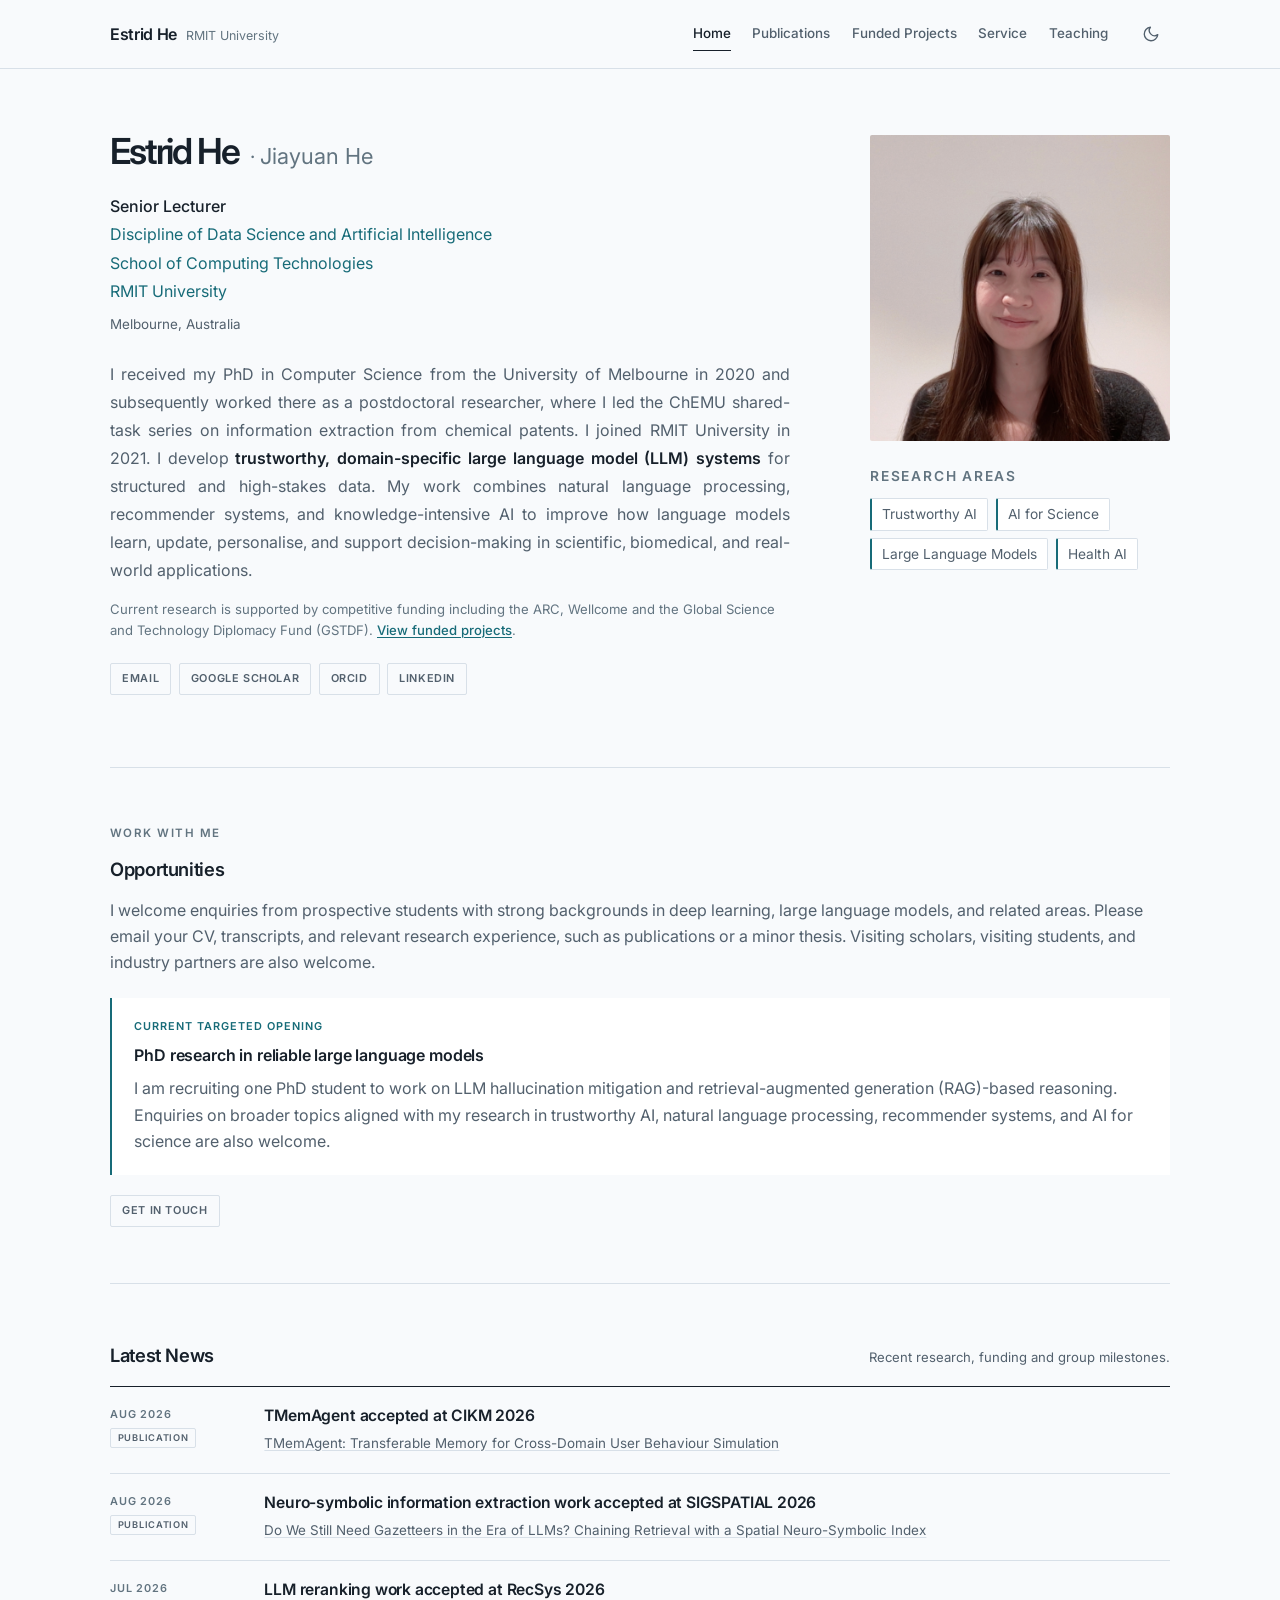
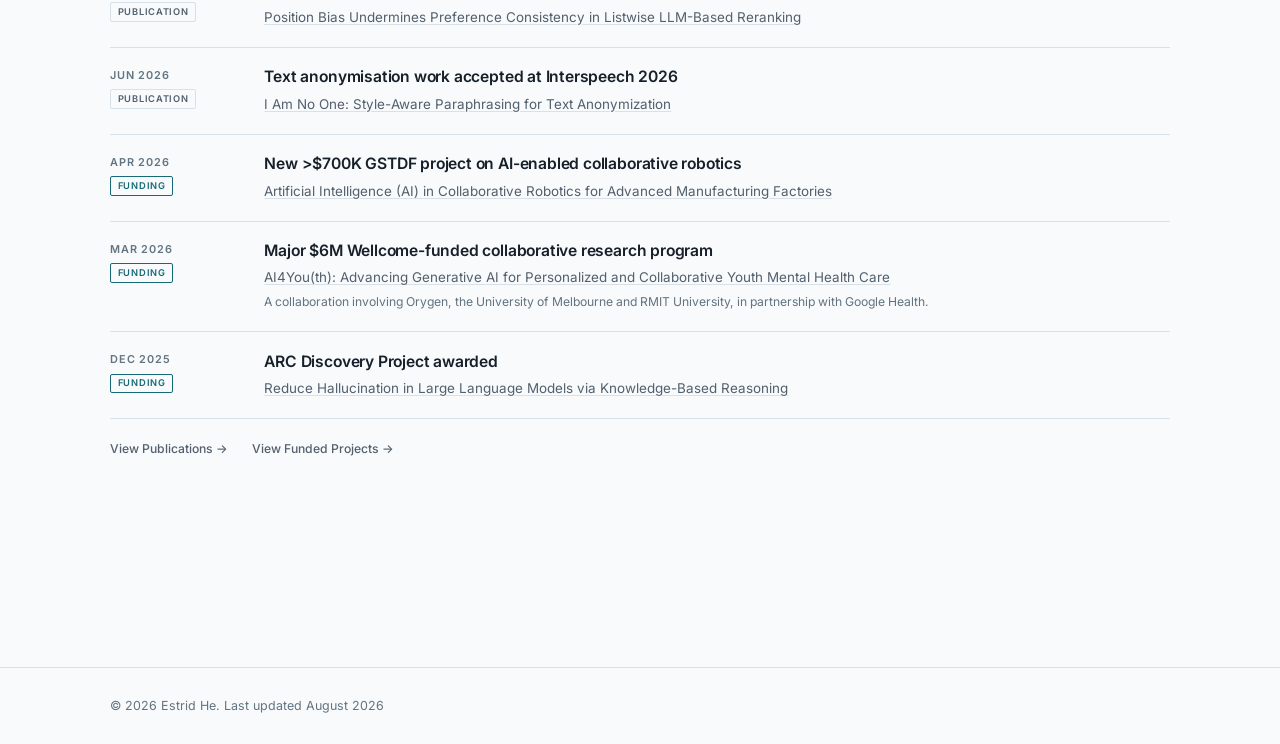
==== index.html @ 1bb036fa "Update profile image reference" ====
<!doctype html>
<html lang="en">
<head>
  <meta charset="utf-8">
  <meta name="viewport" content="width=device-width, initial-scale=1">
  <title>Estrid He | Trustworthy and Domain-Specific AI</title>
  <meta name="description" content="Estrid He is a Senior Lecturer at RMIT University researching trustworthy, domain-specific large language models and AI for science.">
  <link rel="stylesheet" href="styles.css">
  <link rel="icon" type="image/png" href="assets/profile_doodle.png">
</head>
<body>
  <header class="site-header">
    <div class="container header-row">
      <a class="brand" href="index.html">
        <strong>Estrid He</strong>
        <span>RMIT University</span>
      </a>

      <button class="nav-toggle" type="button" data-nav-toggle aria-label="Open navigation" aria-expanded="false"></button>

      <nav class="main-nav" data-nav aria-label="Primary navigation">
        <a href="index.html" aria-current="page">Home</a>
        <a href="publications.html">Publications</a>
        <a href="projects.html">Funded Projects</a>
        <a href="service.html">Service</a>
        <a href="teaching.html">Teaching</a>
      </nav>

      <div class="header-actions">
        <button class="theme-toggle" type="button" data-theme-toggle aria-label="Toggle theme"></button>
      </div>
    </div>
  </header>

  <main class="home-main">
    <section class="container home-hero" aria-labelledby="home-title">
      <div class="home-identity">
        <div class="home-name-block">
          <h1 id="home-title">
            <span class="primary-name">Estrid He</span>
            <span class="alternate-name">· <span class="alternate-name-text">Jiayuan He</span></span>
          </h1>
        </div>

        <div class="home-position">
          <p class="home-role">Senior Lecturer</p>
          <a href="https://www.rmit.edu.au/about/schools-colleges/computing-technologies/research/data-science-artificial-intelligence">Discipline of Data Science and Artificial Intelligence</a>
          <a href="https://www.rmit.edu.au/about/schools-colleges/computing-technologies">School of Computing Technologies</a>
          <a href="https://www.rmit.edu.au/">RMIT University</a>
          <p class="home-location">Melbourne, Australia</p>
        </div>

        <div class="home-research">
          <p>I received my PhD in Computer Science from the University of Melbourne in 2020 and subsequently worked there as a postdoctoral researcher, where I led the ChEMU shared-task series on information extraction from chemical patents. I joined RMIT University in 2021. I develop <strong>trustworthy, domain-specific large language model (LLM) systems</strong> for structured and high-stakes data. My work combines natural language processing, recommender systems, and knowledge-intensive AI to improve how language models learn, update, personalise, and support decision-making in scientific, biomedical, and real-world applications.</p>
          <p class="home-funding-note">Current research is supported by competitive funding including the ARC, Wellcome and the Global Science and Technology Diplomacy Fund (GSTDF). <a href="projects.html">View funded projects</a>.</p>
        </div>

        <div class="profile-actions" aria-label="Professional profiles and contact">
          <a class="profile-action" href="mailto:estrid.he@rmit.edu.au">Email</a>
          <a class="profile-action" href="https://scholar.google.com/citations?user=Lwso-psAAAAJ&amp;hl=en" target="_blank" rel="noopener noreferrer">Google Scholar</a>
          <a class="profile-action" href="https://orcid.org/0000-0002-8994-9532" target="_blank" rel="noopener noreferrer">ORCID</a>
          <a class="profile-action" href="https://www.linkedin.com/in/estrid-he-808565130/" target="_blank" rel="noopener noreferrer">LinkedIn</a>
        </div>
      </div>

      <aside class="home-profile" aria-label="Portrait and research areas">
        <img src="assets/profile_2026.jpg" alt="Portrait of Estrid He" class="home-photo" sizes="(max-width: 760px) 52vw, 24vw">
        <div class="home-themes">
          <p class="mini-label">Research areas</p>
          <ul>
            <li>Trustworthy AI</li>
            <li>AI for Science</li>
            <li>Large Language Models</li>
            <li>Health AI</li>
          </ul>
        </div>
      </aside>
    </section>

    <section class="container home-opportunities" aria-labelledby="opportunities-title">
      <p class="mini-label">Work with me</p>
      <h2 id="opportunities-title">Opportunities</h2>
      <p>I welcome enquiries from prospective students with strong backgrounds in deep learning, large language models, and related areas. Please email your CV, transcripts, and relevant research experience, such as publications or a minor thesis. Visiting scholars, visiting students, and industry partners are also welcome.</p>
      <div class="opportunity-opening">
        <p class="opening-label">Current targeted opening</p>
        <h3>PhD research in reliable large language models</h3>
        <p>I am recruiting one PhD student to work on LLM hallucination mitigation and retrieval-augmented generation (RAG)-based reasoning. Enquiries on broader topics aligned with my research in trustworthy AI, natural language processing, recommender systems, and AI for science are also welcome.</p>
      </div>
      <a class="profile-action" href="mailto:estrid.he@rmit.edu.au">Get in touch</a>
    </section>

    <section class="container home-news" aria-labelledby="latest-news-title">
      <header class="news-heading">
        <h2 id="latest-news-title">Latest News</h2>
        <p>Recent research, funding and group milestones.</p>
      </header>

      <div class="news-list">
        <article class="news-item">
          <div class="news-meta">
            <time datetime="2026-08">Aug 2026</time>
            <span class="news-category">Publication</span>
          </div>
          <div class="news-content">
            <h3>TMemAgent accepted at CIKM 2026</h3>
            <p><a href="publications.html">TMemAgent: Transferable Memory for Cross-Domain User Behaviour Simulation</a></p>
          </div>
        </article>

        <article class="news-item">
          <div class="news-meta">
            <time datetime="2026-08">Aug 2026</time>
            <span class="news-category">Publication</span>
          </div>
          <div class="news-content">
            <h3>Neuro-symbolic information extraction work accepted at SIGSPATIAL 2026</h3>
            <p><a href="publications.html">Do We Still Need Gazetteers in the Era of LLMs? Chaining Retrieval with a Spatial Neuro-Symbolic Index</a></p>
          </div>
        </article>

        <article class="news-item">
          <div class="news-meta">
            <time datetime="2026-07">Jul 2026</time>
            <span class="news-category">Publication</span>
          </div>
          <div class="news-content">
            <h3>LLM reranking work accepted at RecSys 2026</h3>
            <p><a href="https://scholar.google.com/citations?view_op=view_citation&amp;hl=en&amp;user=Lwso-psAAAAJ&amp;sortby=pubdate&amp;citation_for_view=Lwso-psAAAAJ:eflP2zaiRacC" target="_blank" rel="noopener noreferrer">Position Bias Undermines Preference Consistency in Listwise LLM-Based Reranking</a></p>
          </div>
        </article>

        <article class="news-item">
          <div class="news-meta">
            <time datetime="2026-06">Jun 2026</time>
            <span class="news-category">Publication</span>
          </div>
          <div class="news-content">
            <h3>Text anonymisation work accepted at Interspeech 2026</h3>
            <p><a href="publications.html">I Am No One: Style-Aware Paraphrasing for Text Anonymization</a></p>
          </div>
        </article>

        <article class="news-item news-item-funding">
          <div class="news-meta">
            <time datetime="2026-04">Apr 2026</time>
            <span class="news-category">Funding</span>
          </div>
          <div class="news-content">
            <h3>New &gt;$700K GSTDF project on AI-enabled collaborative robotics</h3>
            <p><a href="projects.html#gstdf-collaborative-robotics">Artificial Intelligence (AI) in Collaborative Robotics for Advanced Manufacturing Factories</a></p>
          </div>
        </article>

        <article class="news-item news-item-funding">
          <div class="news-meta">
            <time datetime="2026-03">Mar 2026</time>
            <span class="news-category">Funding</span>
          </div>
          <div class="news-content">
            <h3>Major $6M Wellcome-funded collaborative research program</h3>
            <p><a href="projects.html#ai4youth">AI4You(th): Advancing Generative AI for Personalized and Collaborative Youth Mental Health Care</a></p>
            <p class="news-supporting">A collaboration involving Orygen, the University of Melbourne and RMIT University, in partnership with Google Health.</p>
          </div>
        </article>

        <article class="news-item news-item-funding">
          <div class="news-meta">
            <time datetime="2025-12">Dec 2025</time>
            <span class="news-category">Funding</span>
          </div>
          <div class="news-content">
            <h3>ARC Discovery Project awarded</h3>
            <p><a href="projects.html#arc-hallucination">Reduce Hallucination in Large Language Models via Knowledge-Based Reasoning</a></p>
          </div>
        </article>
      </div>

      <nav class="news-actions" aria-label="Explore research outputs">
        <a href="publications.html">View Publications <span aria-hidden="true">→</span></a>
        <a href="projects.html">View Funded Projects <span aria-hidden="true">→</span></a>
      </nav>
    </section>

  </main>

  <div id="footer-placeholder"></div>
  <script src="shared.js"></script>
  <script src="script.js"></script>
</body>
</html>
---- styles.css ----
@import url('https://fonts.googleapis.com/css2?family=Inter:wght@400;500;600&family=Source+Serif+4:opsz,wght@8..60,500;8..60,600&display=swap');

:root {
  --bg: #f8fafc;
  --surface: #ffffff;
  --text: #17202a;
  --muted: #52606d;
  --faint: #627480;
  --line: #d8e0e8;
  --accent: #176b78;
  --accent-soft: #eaf6f7;
  --max-width: 1060px;
  --content-width: var(--max-width);
  --sans: "Inter", -apple-system, BlinkMacSystemFont, "Segoe UI", sans-serif;
  --serif: "Source Serif 4", Georgia, "Times New Roman", serif;
}

html[data-theme="dark"] {
  --bg: #0f1419;
  --surface: #151c22;
  --text: #f1f5f7;
  --muted: #aebbc4;
  --faint: #7f919d;
  --line: #2d3a43;
  --accent: #66c2c8;
  --accent-soft: #162b30;
}

* { box-sizing: border-box; }

html {
  scroll-behavior: smooth;
  color-scheme: light;
}

html[data-theme="dark"] { color-scheme: dark; }

body {
  margin: 0;
  background: var(--bg);
  color: var(--text);
  font-family: var(--sans);
  font-size: 16px;
  line-height: 1.65;
  -webkit-font-smoothing: antialiased;
}

a {
  color: var(--accent);
  text-decoration-thickness: 1px;
  text-underline-offset: 0.18em;
}

a:hover { text-decoration: underline; }

a:focus-visible,
button:focus-visible,
select:focus-visible {
  outline: 2px solid var(--accent);
  outline-offset: 3px;
}

img { display: block; max-width: 100%; }

h1, h2, h3, p { overflow-wrap: break-word; }

.container {
  width: min(calc(100% - 3rem), var(--max-width));
  margin-inline: auto;
}

.site-header {
  position: sticky;
  top: 0;
  z-index: 30;
  background: color-mix(in srgb, var(--bg) 92%, transparent);
  backdrop-filter: blur(14px);
  border-bottom: 1px solid var(--line);
}

.header-row {
  min-height: 68px;
  display: flex;
  align-items: center;
  gap: 1.5rem;
}

.brand {
  display: flex;
  align-items: baseline;
  gap: 0.55rem;
  margin-right: auto;
  color: var(--text);
  text-decoration: none;
  white-space: nowrap;
}

.brand:hover { text-decoration: none; }
.brand strong {
  font-family: var(--sans);
  font-size: 1rem;
  font-weight: 600;
  letter-spacing: -0.02em;
}
.brand span { color: var(--faint); font-size: 0.78rem; }

.main-nav {
  display: flex;
  align-items: center;
  gap: 1.35rem;
}

.main-nav a {
  padding: 0.35rem 0;
  border-bottom: 1px solid transparent;
  color: var(--muted);
  font-size: 0.84rem;
  font-weight: 500;
  text-decoration: none;
}

.main-nav a:hover,
.main-nav a[aria-current="page"] {
  border-color: var(--text);
  color: var(--text);
}

.header-actions { display: flex; align-items: center; }

.theme-toggle,
.nav-toggle {
  display: inline-flex;
  align-items: center;
  justify-content: center;
  width: 38px;
  height: 38px;
  padding: 0;
  border: 0;
  border-radius: 50%;
  background: transparent;
  color: var(--muted);
  cursor: pointer;
}

.theme-toggle:hover,
.nav-toggle:hover { background: var(--accent-soft); color: var(--text); }
.nav-toggle { display: none; }
.nav-toggle svg, .theme-toggle svg, .meta-line svg { width: 18px; height: 18px; stroke: currentColor; }

.page-shell { padding: 4.5rem 0 5rem; }

.page-header,
.section-header {
  display: flex;
  align-items: end;
  justify-content: space-between;
  gap: 2rem;
  margin-bottom: 3.5rem;
  padding-bottom: 2rem;
  border-bottom: 1px solid var(--line);
}

.page-title { max-width: 720px; }

.eyebrow,
.mini-label {
  margin: 0 0 0.65rem;
  color: var(--faint);
  font-size: 0.72rem;
  font-weight: 600;
  letter-spacing: 0.13em;
  text-transform: uppercase;
}

.page-title h1,
.hero h1,
.section-heading h2 {
  margin: 0;
  font-family: var(--serif);
  font-weight: 600;
  letter-spacing: -0.025em;
  line-height: 1.08;
}

.page-title h1 { font-size: clamp(1.7rem, 2.5vw, 2.1rem); }
.page-title .lead { margin: 1rem 0 0; max-width: 66ch; color: var(--muted); }

.button {
  display: inline-flex;
  align-items: center;
  justify-content: center;
  min-height: 42px;
  padding: 0.65rem 1rem;
  border: 1px solid var(--text);
  border-radius: 2px;
  background: var(--text);
  color: var(--bg);
  font-size: 0.82rem;
  font-weight: 600;
  text-decoration: none;
  white-space: nowrap;
}

.button.secondary { border-color: var(--line); background: transparent; color: var(--text); }
.button:hover { text-decoration: none; opacity: 0.78; }

/* Homepage */
.hero {
  display: grid;
  grid-template-columns: minmax(0, 1.45fr) minmax(250px, 0.55fr);
  gap: clamp(3rem, 8vw, 6rem);
  padding: 5.5rem 0 4rem;
}

.hero-copy { display: flex; flex-direction: column; justify-content: center; gap: 1rem; }
.hero h1 { font-size: clamp(3.4rem, 7vw, 5.8rem); }

.aka-inline {
  display: inline;
  margin-left: 0.45rem;
  color: var(--faint);
  font-family: var(--sans);
  font-size: 0.22em;
  font-weight: 400;
  letter-spacing: 0;
}

.hero .subtitle { margin: 0.4rem 0 0; color: var(--text); font-size: 1.05rem; }
.affiliation-links a { display: block; margin-top: 0.2rem; text-decoration: none; }
.hero p.lead { margin: 0.4rem 0 0; color: var(--muted); max-width: 68ch; }

.meta-line {
  display: flex;
  align-items: center;
  gap: 0.55rem;
  margin-top: 0.28rem;
  color: var(--muted);
  font-size: 0.88rem;
}

.meta-line a { text-decoration: none; }

.panel, .card, .list-card, .timeline-item, .callout { background: transparent; }
.profile-panel { padding: 0; }
.profile-head { display: flex; flex-direction: column; gap: 1rem; }
.photo-frame { width: 100%; margin: 0; }
.profile-photo { width: 100%; border-radius: 2px; filter: saturate(0.98); }

.tag-list, .timeline-tags, .item-tags {
  display: flex;
  flex-wrap: wrap;
  gap: 0.4rem 0.8rem;
}

.tag {
  color: var(--muted);
  font-size: 0.78rem;
}

/* Homepage overview */
.home-main {
  padding-bottom: 5rem;
}

.home-hero {
  display: grid;
  grid-template-columns: minmax(0, 1fr) clamp(190px, 24vw, 300px);
  align-items: start;
  gap: clamp(2.5rem, 6vw, 5rem);
  padding: 4rem 0 4.5rem;
}

.home-identity {
  display: flex;
  flex-direction: column;
  gap: 1.4rem;
}

.home-name-block h1 {
  display: flex;
  flex-wrap: wrap;
  align-items: baseline;
  gap: 0.35rem 0.7rem;
  margin: 0;
  font-family: var(--sans);
  font-size: clamp(1.9rem, 2.8vw, 2.4rem);
  font-weight: 600;
  letter-spacing: -0.06em;
  line-height: 1.05;
}

.alternate-name {
  color: var(--faint);
  font-size: clamp(1.05rem, 1.7vw, 1.25rem);
  font-weight: 400;
  letter-spacing: 0;
  white-space: nowrap;
}

.alternate-name-text { font-size: 1.1em; }

.home-position {
  display: flex;
  flex-direction: column;
  align-items: flex-start;
  gap: 0.12rem;
}

.home-position p { margin: 0; }
.home-role { color: var(--text); font-size: 1rem; font-weight: 500; }
.home-position a { text-decoration: none; }
.home-location { padding-top: 0.45rem; color: var(--muted); font-size: 0.84rem; }

.home-research {
  max-width: 68ch;
  padding-top: 0.15rem;
}

.home-research p {
  margin: 0;
  color: var(--muted);
  font-size: 1rem;
  line-height: 1.75;
  text-align: justify;
  text-justify: inter-word;
  hyphens: auto;
}

.home-research strong { color: var(--text); font-weight: 600; }

.home-research .home-funding-note {
  margin-top: 0.9rem;
  color: var(--faint);
  font-size: 0.82rem;
  line-height: 1.6;
  text-align: left;
}

.home-funding-note a { font-weight: 500; }

.profile-actions {
  display: flex;
  flex-wrap: wrap;
  gap: 0.45rem;
}

.profile-action {
  display: inline-flex;
  align-items: center;
  justify-content: center;
  min-height: 32px;
  padding: 0.35rem 0.7rem;
  border: 1px solid var(--line);
  border-radius: 2px;
  color: var(--muted);
  font-size: 0.68rem;
  font-weight: 600;
  letter-spacing: 0.055em;
  text-decoration: none;
  text-transform: uppercase;
}

.profile-action:hover {
  border-color: var(--text);
  color: var(--text);
  text-decoration: none;
}

.home-profile {
  width: clamp(190px, 24vw, 300px);
  max-width: 100%;
  padding-top: 0.15rem;
  justify-self: end;
}

.home-photo {
  width: 100%;
  height: auto;
  aspect-ratio: 1 / 1.02;
  border-radius: 2px;
  object-fit: cover;
  filter: saturate(0.98);
}
.home-themes { margin-top: 1.5rem; }

.home-themes .mini-label { font-size: 0.86rem; }

.home-themes ul {
  display: flex;
  flex-wrap: wrap;
  gap: 0.45rem;
  margin: 0;
  padding: 0;
  list-style: none;
}

.home-themes li {
  padding: 0.36rem 0.64rem;
  border: 1px solid var(--line);
  border-left: 2px solid var(--accent);
  border-radius: 2px;
  background: var(--surface);
  color: var(--muted);
  font-size: 0.86rem;
  line-height: 1.35;
}

.home-opportunities h2,
.news-heading h2 {
  margin: 0;
  font-family: var(--sans);
  font-size: 1.15rem;
  font-weight: 600;
  letter-spacing: -0.02em;
}

.home-opportunities {
  padding: 3.5rem 0;
  border-top: 1px solid var(--line);
}

.home-opportunities > p:not(.mini-label) {
  margin: 0.8rem 0 1.1rem;
  color: var(--muted);
}

.opportunity-opening {
  margin: 1.4rem 0 1.25rem;
  padding: 1.25rem 1.4rem;
  border-left: 2px solid var(--accent);
  background: var(--surface);
}

.opening-label {
  margin: 0 0 0.35rem;
  color: var(--accent);
  font-size: 0.68rem;
  font-weight: 600;
  letter-spacing: 0.09em;
  text-transform: uppercase;
}

.opportunity-opening h3 {
  margin: 0;
  font-family: var(--sans);
  font-size: 1rem;
  font-weight: 600;
  letter-spacing: -0.01em;
}

.opportunity-opening > p:last-child {
  margin: 0.45rem 0 0;
  color: var(--muted);
  line-height: 1.65;
}

.home-news {
  padding: 3.5rem 0 4rem;
  border-top: 1px solid var(--line);
}

.news-heading {
  display: flex;
  align-items: baseline;
  justify-content: space-between;
  gap: 1.5rem;
  padding-bottom: 1rem;
  border-bottom: 1px solid var(--text);
}

.news-heading p {
  margin: 0;
  color: var(--muted);
  font-size: 0.82rem;
}

.news-item {
  display: grid;
  grid-template-columns: 116px minmax(0, 1fr);
  gap: clamp(1.25rem, 3vw, 2.5rem);
  padding: 1.15rem 0 1.2rem;
  border-bottom: 1px solid var(--line);
}

.news-meta {
  display: flex;
  flex-direction: column;
  align-items: flex-start;
  gap: 0.45rem;
  padding-top: 0.12rem;
}

.news-meta time {
  color: var(--faint);
  font-size: 0.68rem;
  font-weight: 600;
  letter-spacing: 0.08em;
  line-height: 1.3;
  text-transform: uppercase;
}

.news-category {
  display: inline-flex;
  padding: 0.16rem 0.42rem;
  border: 1px solid var(--line);
  border-radius: 2px;
  color: var(--muted);
  font-size: 0.58rem;
  font-weight: 600;
  letter-spacing: 0.075em;
  line-height: 1.35;
  text-transform: uppercase;
}

.news-item-funding .news-category {
  border-color: var(--accent);
  color: var(--accent);
}

.news-content { min-width: 0; }

.news-content h3 {
  margin: 0;
  font-family: var(--sans);
  font-size: 0.98rem;
  font-weight: 600;
  letter-spacing: -0.012em;
  line-height: 1.45;
}

.news-content p {
  margin: 0.3rem 0 0;
  color: var(--muted);
  font-size: 0.84rem;
  line-height: 1.55;
}

.news-content p a {
  color: inherit;
  text-decoration-color: var(--line);
  text-underline-offset: 0.18em;
}

.news-content p a:hover { color: var(--accent); }

.news-content .news-supporting {
  color: var(--faint);
  font-size: 0.76rem;
}

.news-actions {
  display: flex;
  flex-wrap: wrap;
  gap: 0.75rem 1.5rem;
  padding-top: 1.25rem;
}

.news-actions a {
  color: var(--muted);
  font-size: 0.76rem;
  font-weight: 500;
  text-decoration: none;
}

.news-actions a:hover { color: var(--accent); }

.project-item[id] { scroll-margin-top: 6rem; }

/* Publications */
.publications-header .page-title { max-width: 730px; }
.publications-header {
  padding-bottom: 0;
  border-bottom: 0;
}
.publications-header h1 {
  font-family: var(--sans);
  font-size: clamp(1.7rem, 2.5vw, 2.1rem);
  font-weight: 600;
  letter-spacing: -0.035em;
}
.year-block { max-width: var(--content-width); }

/* Service */
.service-header {
  padding-bottom: 0;
  border-bottom: 0;
}

.service-header h1 {
  font-family: var(--sans);
  font-size: clamp(1.7rem, 2.5vw, 2.1rem);
  font-weight: 600;
  letter-spacing: -0.035em;
}

.service-list {
  max-width: var(--content-width);
}

.service-group {
  padding: 2rem 0 2.6rem;
}

.service-group + .service-group {
  margin-top: 0.4rem;
}

.service-group h2 {
  margin: 0;
  padding-bottom: 0.8rem;
  border-bottom: 1px solid var(--text);
  font-family: var(--sans);
  font-size: 0.76rem;
  font-weight: 600;
  letter-spacing: 0.1em;
  text-transform: uppercase;
}

.service-row {
  display: grid;
  grid-template-columns: minmax(180px, 0.65fr) minmax(0, 1.7fr) 90px;
  gap: 1.5rem;
  align-items: baseline;
  padding: 0.9rem 0;
  border-bottom: 1px solid var(--line);
  font-size: 0.9rem;
}

.service-row p { margin: 0; }
.service-role { color: var(--text); font-weight: 500; }
.service-venue { color: var(--muted); }
.service-year { color: var(--faint); font-size: 0.78rem; text-align: right; white-space: nowrap; }

/* Teaching */
.teaching-header {
  padding-bottom: 0;
  border-bottom: 0;
}

.teaching-header h1 {
  font-family: var(--sans);
  font-size: clamp(1.7rem, 2.5vw, 2.1rem);
  font-weight: 600;
  letter-spacing: -0.035em;
}

.teaching-list {
  max-width: var(--content-width);
  border-top: 1px solid var(--text);
}

.teaching-year {
  display: grid;
  grid-template-columns: 90px minmax(0, 1fr);
  gap: 2rem;
  padding: 1.6rem 0;
  border-bottom: 1px solid var(--line);
}

.teaching-year h2 {
  margin: 0;
  font-family: var(--sans);
  font-size: 1rem;
  font-weight: 600;
}

.teaching-year ul {
  display: grid;
  gap: 0.65rem;
  margin: 0;
  padding-left: 1.15rem;
}

.teaching-year li {
  padding-left: 0.15rem;
  color: var(--text);
}

.teaching-term {
  display: inline-block;
  width: 8rem;
  color: var(--faint);
  font-size: 0.82rem;
}

.teaching-course { font-weight: 500; }

.teaching-role {
  color: var(--muted);
  font-size: 0.88rem;
}

.teaching-role::before {
  content: " · ";
  color: var(--faint);
}
.year-block + .year-block { margin-top: 3.75rem; }

.year-block h2 {
  margin: 0 0 0.5rem;
  padding-bottom: 0.65rem;
  border-bottom: 1px solid var(--text);
  font-family: var(--serif);
  font-size: 1.45rem;
  font-weight: 600;
}

.year-block .stack { display: block; }

.pub-item {
  padding: 1.15rem 0 1.25rem;
  border-bottom: 1px solid var(--line);
}

.pub-item h3 {
  margin: 0 0 0.3rem;
  font-family: var(--sans);
  font-size: 1.02rem;
  font-weight: 600;
  letter-spacing: -0.012em;
  line-height: 1.45;
}

.pub-meta,
.pub-venue,
.small-muted {
  margin: 0.1rem 0 0;
  color: var(--muted);
  font-size: 0.86rem;
  line-height: 1.5;
}

.pub-venue { color: var(--text); font-style: normal; }
.pub-item > .tag { display: none; }
.inline-actions { display: flex; gap: 0.8rem; margin-top: 0.35rem; }
.inline-actions a { font-size: 0.8rem; font-weight: 600; text-decoration: none; }

.publication-actions {
  display: flex;
  gap: 0.45rem;
  margin-top: 0.65rem;
}

.publication-action,
.bib-copy {
  display: inline-flex;
  align-items: center;
  justify-content: center;
  min-width: 52px;
  height: 30px;
  padding: 0 0.65rem;
  border: 1px solid var(--line);
  border-radius: 2px;
  background: transparent;
  color: var(--muted);
  font-family: var(--sans);
  font-size: 0.68rem;
  font-weight: 600;
  letter-spacing: 0.06em;
  text-decoration: none;
  cursor: pointer;
}

.publication-action:hover,
.publication-action[aria-expanded="true"],
.bib-copy:hover {
  border-color: var(--text);
  color: var(--text);
  text-decoration: none;
}

.bib-panel {
  margin-top: 0.7rem;
  border: 1px solid var(--line);
  background: var(--surface);
}

.bib-panel[hidden] { display: none; }

.bib-panel-toolbar {
  display: flex;
  align-items: center;
  justify-content: space-between;
  min-height: 38px;
  padding: 0.35rem 0.55rem 0.35rem 0.8rem;
  border-bottom: 1px solid var(--line);
  color: var(--faint);
  font-size: 0.7rem;
  font-weight: 600;
  letter-spacing: 0.08em;
  text-transform: uppercase;
}

.bib-copy {
  min-width: auto;
  height: 26px;
  border-color: transparent;
  letter-spacing: 0;
  text-transform: none;
}

.bib-panel pre {
  max-width: 100%;
  margin: 0;
  padding: 1rem;
  overflow-x: auto;
  color: var(--text);
  font-family: "SFMono-Regular", Consolas, "Liberation Mono", monospace;
  font-size: 0.76rem;
  line-height: 1.55;
  white-space: pre;
}

/* Projects */
.projects-header {
  margin-bottom: 2.5rem;
  padding-bottom: 0;
  border-bottom: 0;
}

.projects-header h1 {
  font-family: var(--sans);
  font-size: clamp(1.7rem, 2.5vw, 2.1rem);
  font-weight: 600;
  letter-spacing: -0.035em;
}

.projects-section {
  max-width: var(--content-width);
}

.projects-section + .projects-section {
  margin-top: 4rem;
}

.projects-section > h2 {
  margin: 0;
  padding-bottom: 0.7rem;
  border-bottom: 1px solid var(--text);
  font-family: var(--sans);
  font-size: 0.78rem;
  font-weight: 600;
  letter-spacing: 0.09em;
  text-transform: uppercase;
}

.project-item {
  padding: 1.8rem 0 2rem;
  border-bottom: 1px solid var(--line);
}

.project-item h3 {
  margin: 0 0 0.55rem;
  font-family: var(--sans);
  font-size: 1.2rem;
  font-weight: 600;
  letter-spacing: -0.018em;
  line-height: 1.42;
}

.project-short-name { color: var(--text); }

.project-meta,
.project-description,
.project-links-placeholder {
  margin: 0.2rem 0 0;
  font-size: 0.88rem;
  line-height: 1.6;
}

.project-meta { color: var(--text); font-weight: 500; }
.project-description {
  margin-top: 0.7rem;
  color: var(--muted);
  text-align: justify;
  text-justify: inter-word;
  hyphens: auto;
}

.project-themes {
  display: flex;
  flex-wrap: wrap;
  gap: 0.4rem 1rem;
  margin-top: 0.8rem;
}

.project-themes span {
  color: var(--accent);
  font-size: 0.76rem;
  font-weight: 500;
}

.project-links-placeholder {
  margin-top: 0.7rem;
  font-size: 0.76rem;
}

.project-actions {
  display: flex;
  gap: 0.45rem;
  margin-top: 0.8rem;
}

.placeholder {
  color: var(--faint);
  font-style: italic;
}

/* Supporting pages */
.grid-3, .grid-2, .project-grid, .student-grid, .timeline {
  display: grid;
  gap: 0;
}

.grid-3 { grid-template-columns: repeat(3, 1fr); gap: 2.5rem; }
.grid-2, .project-grid { grid-template-columns: repeat(2, 1fr); gap: 3rem; }
.student-grid { grid-template-columns: 1fr 1fr; gap: 4rem; }

.timeline-item,
.list-card,
.student-card {
  padding: 1.2rem 0;
  border-bottom: 1px solid var(--line);
}

.timeline-item h3, .list-card h3, .card h3 {
  margin: 0 0 0.35rem;
  font-family: var(--serif);
  font-size: 1.15rem;
  font-weight: 500;
  line-height: 1.4;
}

.timeline-item p, .list-card p { margin: 0; color: var(--muted); }
.project-scheme { color: var(--muted); font-size: 0.86rem; }
.list-clean { margin: 0; padding: 0; list-style: none; }
.list-clean li { padding: 0.7rem 0; border-bottom: 1px solid var(--line); }
.students-list { display: grid; gap: 0; }
.student-card strong { display: block; font-family: var(--serif); font-weight: 600; }

.site-footer { margin-top: 4rem; border-top: 1px solid var(--line); }
.footer-row { min-height: 76px; display: flex; align-items: center; color: var(--faint); font-size: 0.78rem; }

.sr-only {
  position: absolute;
  width: 1px;
  height: 1px;
  padding: 0;
  margin: -1px;
  overflow: hidden;
  clip: rect(0, 0, 0, 0);
  white-space: nowrap;
  border: 0;
}

@media (max-width: 1080px) {
  .main-nav { display: none; width: 100%; order: 4; flex-direction: column; align-items: stretch; gap: 0; padding: 0.5rem 0 1rem; }
  .main-nav.is-open { display: flex; }
  .main-nav a { padding: 0.6rem 0; border-bottom: 1px solid var(--line); }
  .nav-toggle { display: inline-flex; }
  .header-row { flex-wrap: wrap; padding: 0.6rem 0; }
}

@media (max-width: 760px) {
  .container { width: min(calc(100% - 2rem), var(--max-width)); }
  .brand { flex-direction: column; align-items: flex-start; gap: 0; line-height: 1.25; }
  .page-shell { padding: 3rem 0 4rem; }
  .page-header { align-items: flex-start; flex-direction: column; gap: 1.4rem; margin-bottom: 2.5rem; }
  .page-title h1 { font-size: 1.75rem; }
  .publications-header h1 { font-size: 1.7rem; }
  .projects-header h1 { font-size: 1.7rem; }
  .hero { grid-template-columns: 1fr; gap: 3rem; padding: 3.5rem 0 2rem; }
  .hero h1 { font-size: 3.4rem; }
  .home-hero {
    grid-template-columns: clamp(112px, 34vw, 150px) minmax(0, 1fr);
    grid-template-areas:
      "photo name"
      "photo position"
      "research research"
      "actions actions"
      "themes themes";
    column-gap: 1.25rem;
    row-gap: 1.25rem;
    padding: 2.25rem 0 3.5rem;
  }
  .home-identity { display: contents; }
  .home-name-block { grid-area: name; align-self: end; }
  .home-name-block h1 {
    flex-direction: column;
    align-items: flex-start;
    gap: 0.35rem;
    font-size: 1.75rem;
  }
  .alternate-name { font-size: 0.9rem; line-height: 1.35; white-space: normal; }
  .home-position { grid-area: position; align-self: start; }
  .home-research { grid-area: research; }
  .profile-actions { grid-area: actions; }
  .home-profile { display: contents; }
  .home-photo {
    grid-area: photo;
    width: 100%;
    align-self: center;
  }
  .home-themes { grid-area: themes; margin-top: 0.25rem; }
  .home-research p { text-align: left; }
  .news-heading { align-items: flex-start; flex-direction: column; gap: 0.35rem; }
  .news-item { grid-template-columns: 1fr; gap: 0.65rem; padding: 1.15rem 0 1.25rem; }
  .news-meta { flex-direction: row; align-items: center; gap: 0.65rem; padding-top: 0; }
  .profile-panel { max-width: 420px; }
  .grid-3, .grid-2, .project-grid, .student-grid { grid-template-columns: 1fr; gap: 2rem; }
  .year-block + .year-block { margin-top: 3rem; }
  .pub-item h3 { font-size: 1rem; }
  .project-item h3 { font-size: 1.08rem; }
  .project-description { text-align: left; }
  .service-row { grid-template-columns: 1fr; gap: 0.2rem; }
  .service-year { padding-top: 0.15rem; text-align: left; }
  .teaching-year { grid-template-columns: 1fr; gap: 0.85rem; }
  .teaching-term { display: block; width: auto; margin-bottom: 0.12rem; }
  .teaching-role { display: block; margin-top: 0.12rem; }
  .teaching-role::before { content: none; }
}

@media (prefers-reduced-motion: reduce) {
  html { scroll-behavior: auto; }
}
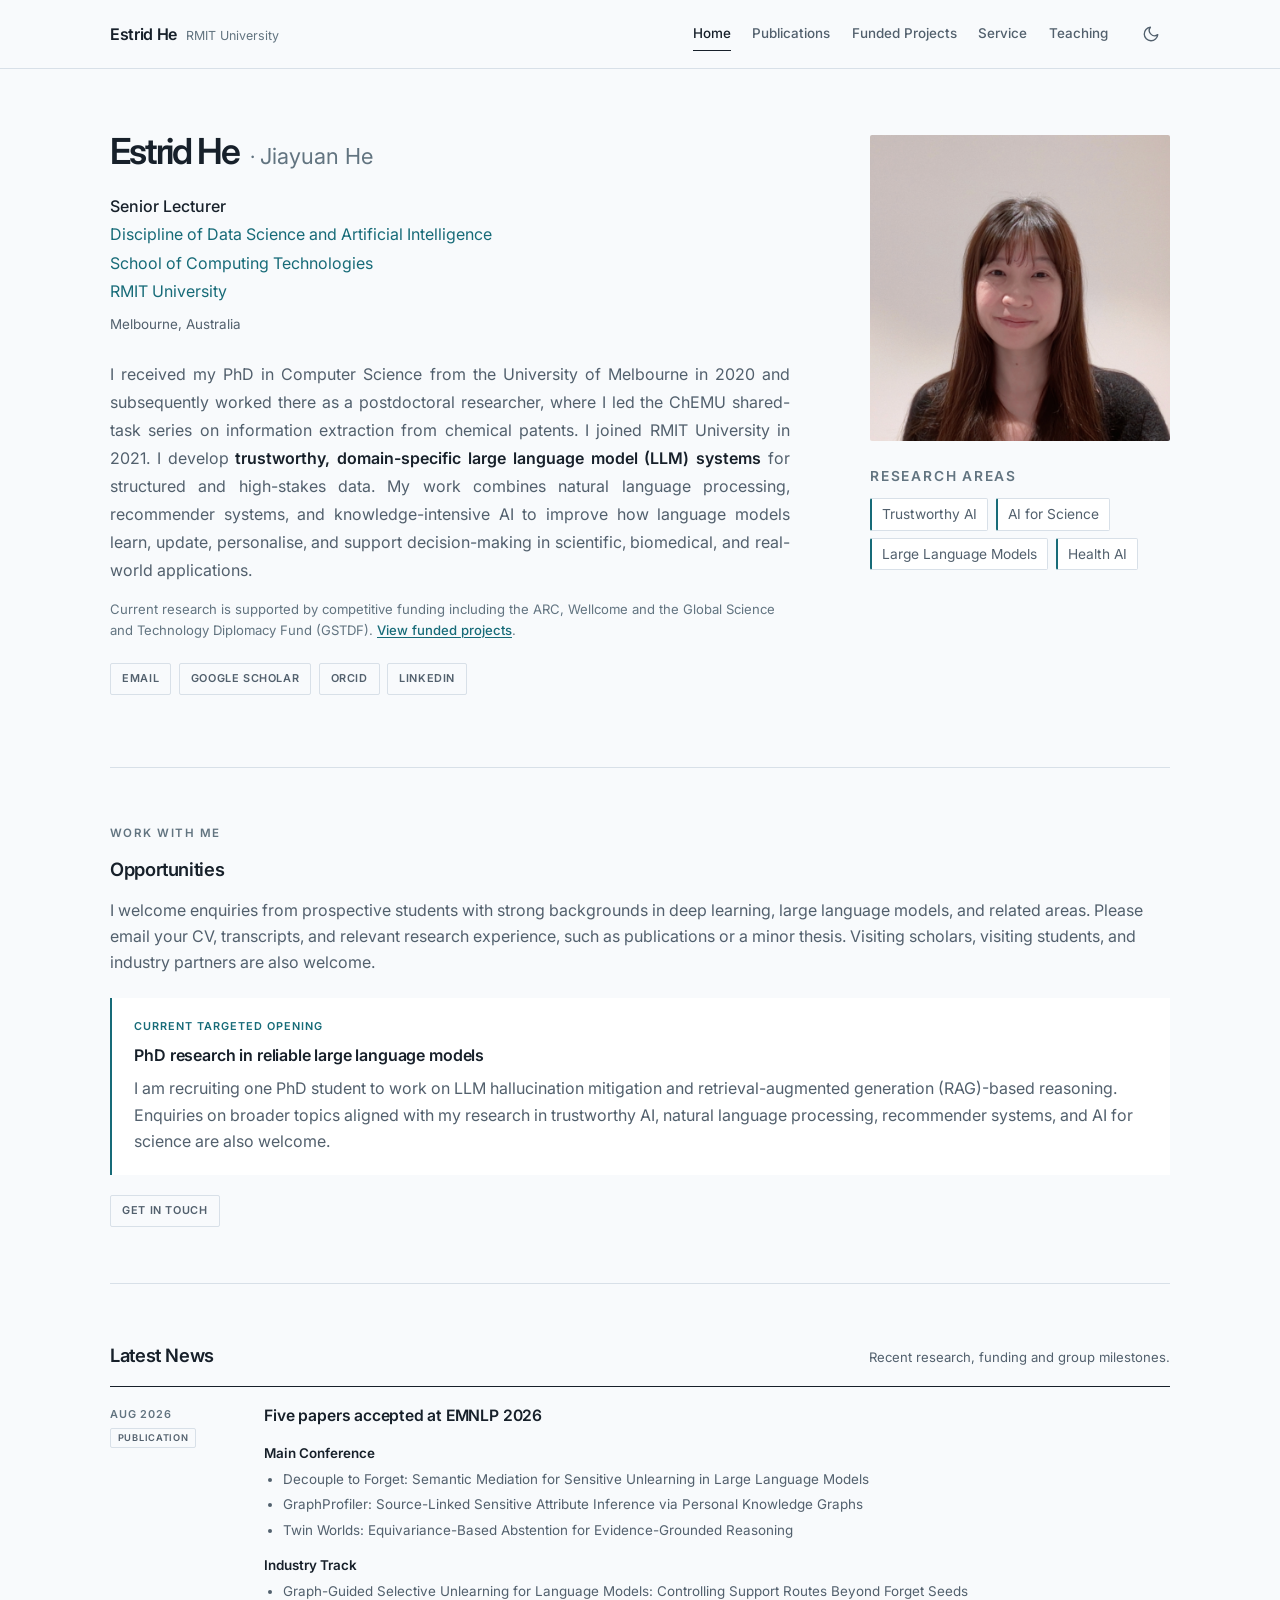
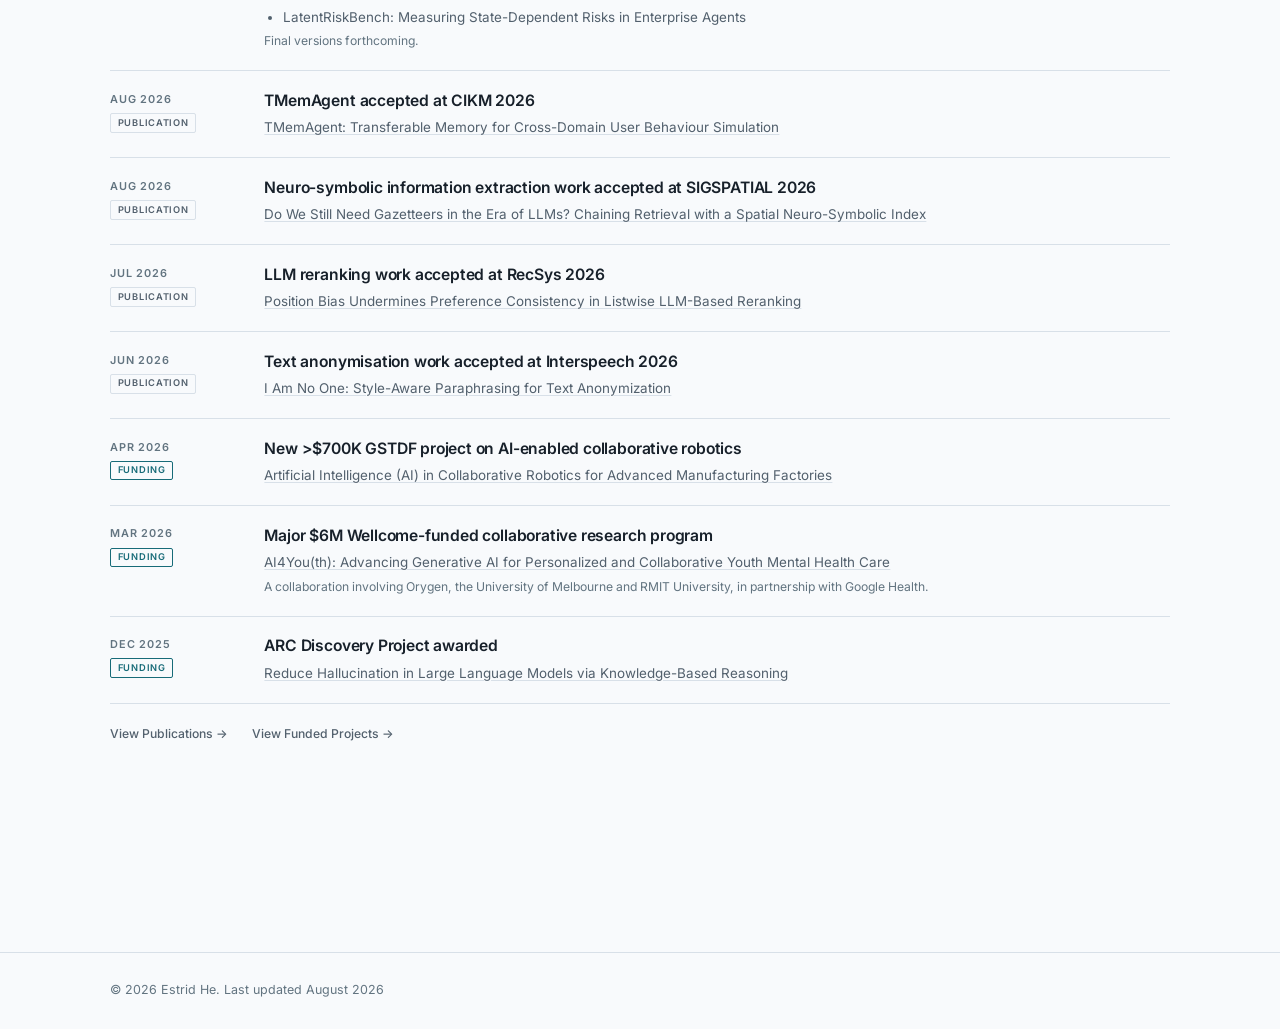
==== commit 9e31b000: "Add EMNLP 2026 publication news entry" ====
--- a/index.html
+++ b/index.html
@@ -102,6 +102,28 @@
             <span class="news-category">Publication</span>
           </div>
           <div class="news-content">
+            <h3>Five papers accepted at EMNLP 2026</h3>
+            <h4 class="news-track">Main Conference</h4>
+            <ul class="news-paper-list">
+              <li>Decouple to Forget: Semantic Mediation for Sensitive Unlearning in Large Language Models</li>
+              <li>GraphProfiler: Source-Linked Sensitive Attribute Inference via Personal Knowledge Graphs</li>
+              <li>Twin Worlds: Equivariance-Based Abstention for Evidence-Grounded Reasoning</li>
+            </ul>
+            <h4 class="news-track">Industry Track</h4>
+            <ul class="news-paper-list">
+              <li>Graph-Guided Selective Unlearning for Language Models: Controlling Support Routes Beyond Forget Seeds</li>
+              <li>LatentRiskBench: Measuring State-Dependent Risks in Enterprise Agents</li>
+            </ul>
+            <p class="news-supporting">Final versions forthcoming.</p>
+          </div>
+        </article>
+
+        <article class="news-item">
+          <div class="news-meta">
+            <time datetime="2026-08">Aug 2026</time>
+            <span class="news-category">Publication</span>
+          </div>
+          <div class="news-content">
             <h3>TMemAgent accepted at CIKM 2026</h3>
             <p><a href="publications.html">TMemAgent: Transferable Memory for Cross-Domain User Behaviour Simulation</a></p>
           </div>
--- a/styles.css
+++ b/styles.css
@@ -518,6 +518,24 @@
 }
 
 .news-content { min-width: 0; }
+
+.news-track {
+  margin: 0.85rem 0 0.3rem;
+  font-family: var(--sans);
+  font-size: 0.84rem;
+  font-weight: 600;
+}
+
+.news-paper-list {
+  margin: 0;
+  padding-left: 1.15rem;
+  color: var(--muted);
+  font-size: 0.84rem;
+  line-height: 1.55;
+  overflow-wrap: break-word;
+}
+
+.news-paper-list li + li { margin-top: 0.3rem; }
 
 .news-content h3 {
   margin: 0;
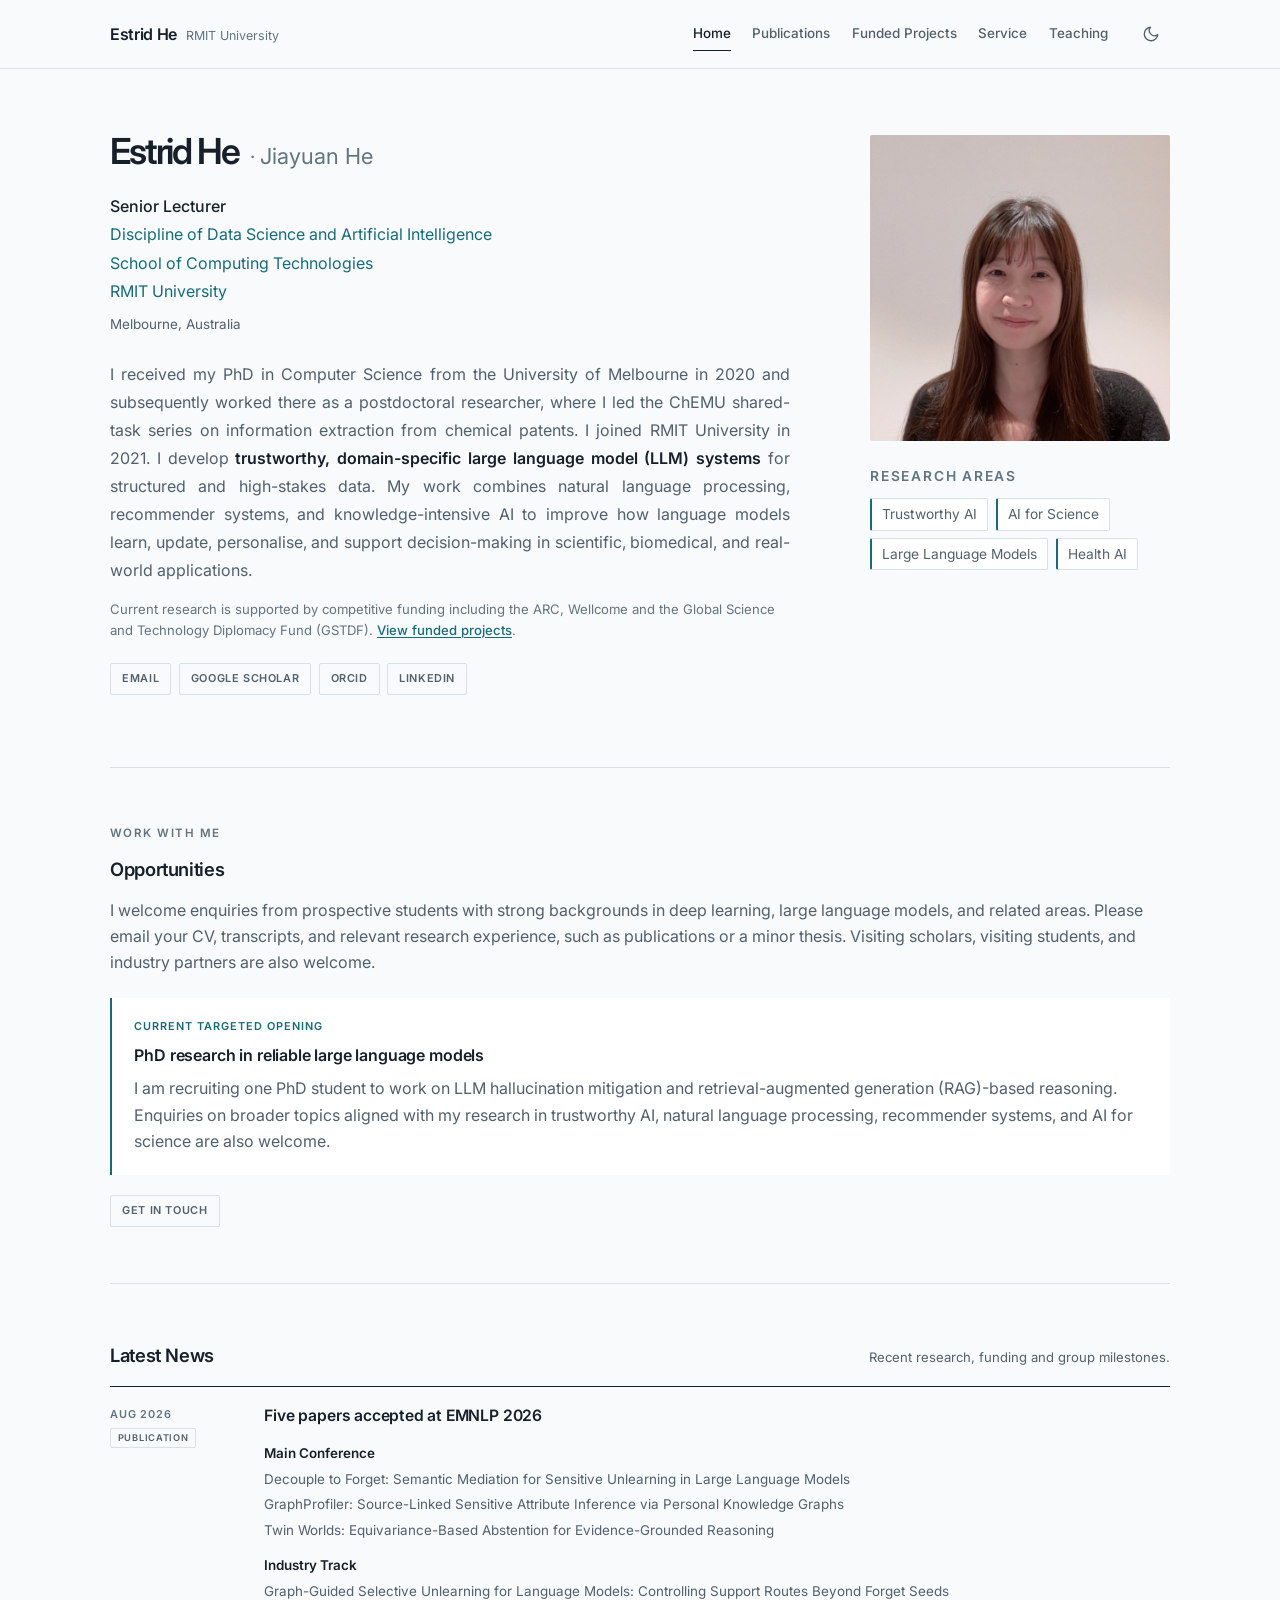
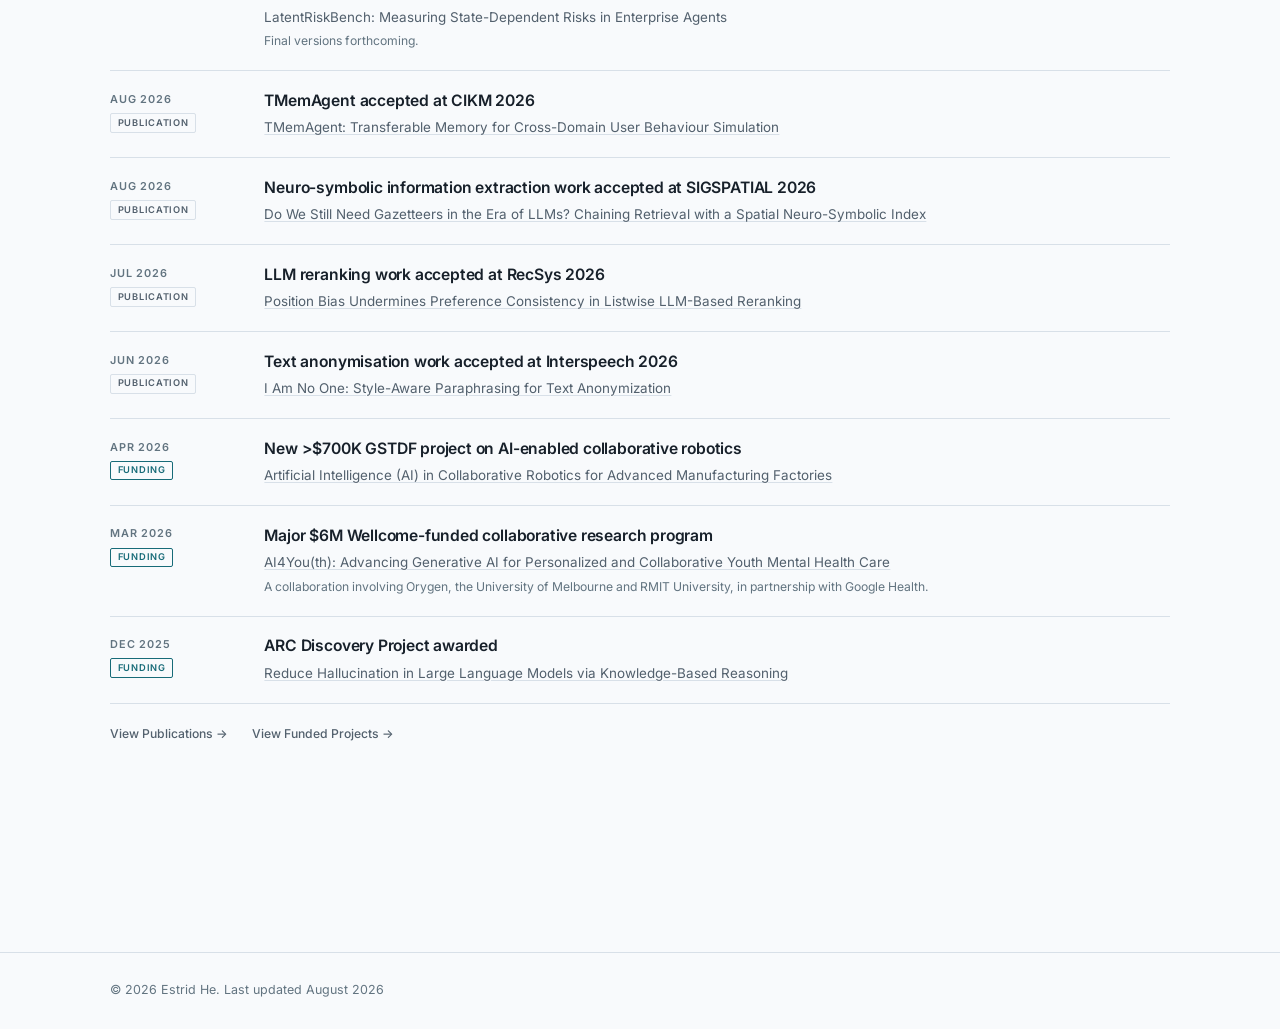
==== commit b0cb5f46: "Simplify EMNLP paper list markup" ====
--- a/index.html
+++ b/index.html
@@ -104,16 +104,12 @@
           <div class="news-content">
             <h3>Five papers accepted at EMNLP 2026</h3>
             <h4 class="news-track">Main Conference</h4>
-            <ul class="news-paper-list">
-              <li>Decouple to Forget: Semantic Mediation for Sensitive Unlearning in Large Language Models</li>
-              <li>GraphProfiler: Source-Linked Sensitive Attribute Inference via Personal Knowledge Graphs</li>
-              <li>Twin Worlds: Equivariance-Based Abstention for Evidence-Grounded Reasoning</li>
-            </ul>
+            <p>Decouple to Forget: Semantic Mediation for Sensitive Unlearning in Large Language Models</p>
+            <p>GraphProfiler: Source-Linked Sensitive Attribute Inference via Personal Knowledge Graphs</p>
+            <p>Twin Worlds: Equivariance-Based Abstention for Evidence-Grounded Reasoning</p>
             <h4 class="news-track">Industry Track</h4>
-            <ul class="news-paper-list">
-              <li>Graph-Guided Selective Unlearning for Language Models: Controlling Support Routes Beyond Forget Seeds</li>
-              <li>LatentRiskBench: Measuring State-Dependent Risks in Enterprise Agents</li>
-            </ul>
+            <p>Graph-Guided Selective Unlearning for Language Models: Controlling Support Routes Beyond Forget Seeds</p>
+            <p>LatentRiskBench: Measuring State-Dependent Risks in Enterprise Agents</p>
             <p class="news-supporting">Final versions forthcoming.</p>
           </div>
         </article>
--- a/styles.css
+++ b/styles.css
@@ -525,17 +525,6 @@
   font-size: 0.84rem;
   font-weight: 600;
 }
-
-.news-paper-list {
-  margin: 0;
-  padding-left: 1.15rem;
-  color: var(--muted);
-  font-size: 0.84rem;
-  line-height: 1.55;
-  overflow-wrap: break-word;
-}
-
-.news-paper-list li + li { margin-top: 0.3rem; }
 
 .news-content h3 {
   margin: 0;
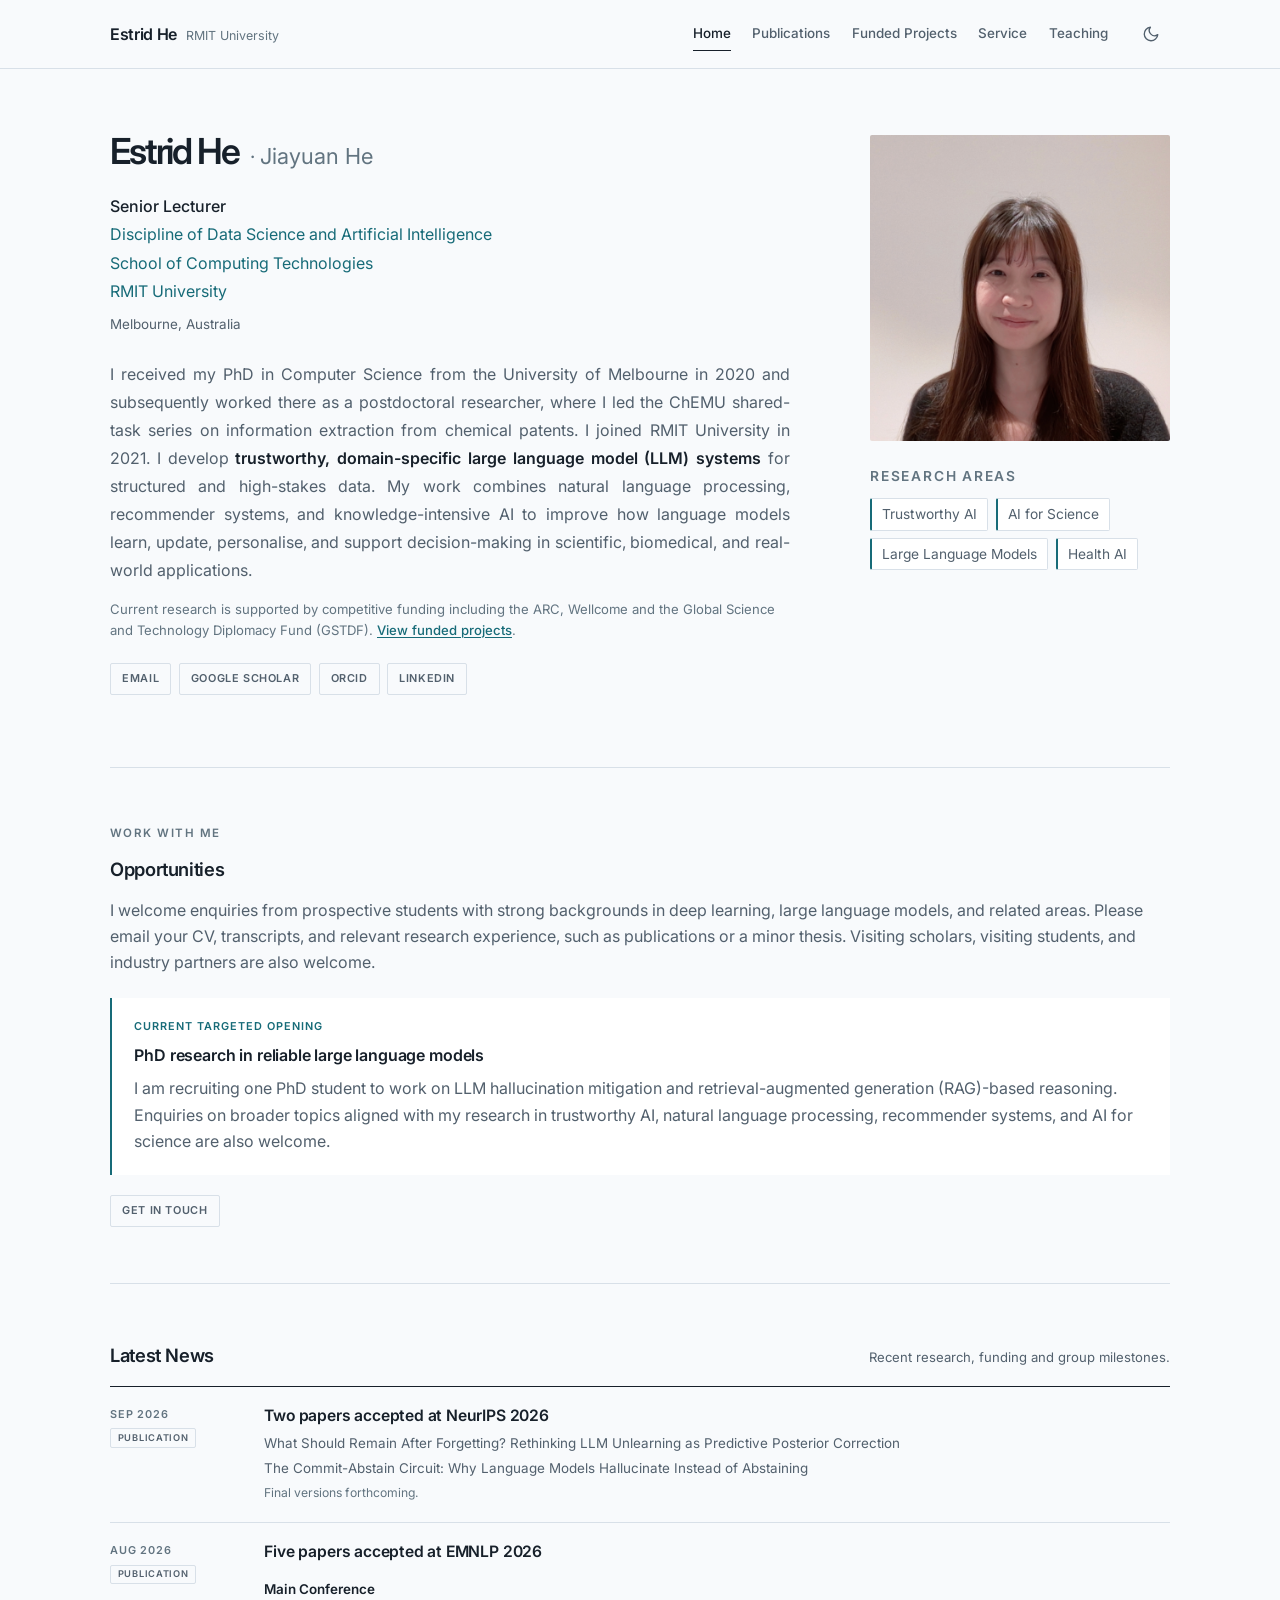
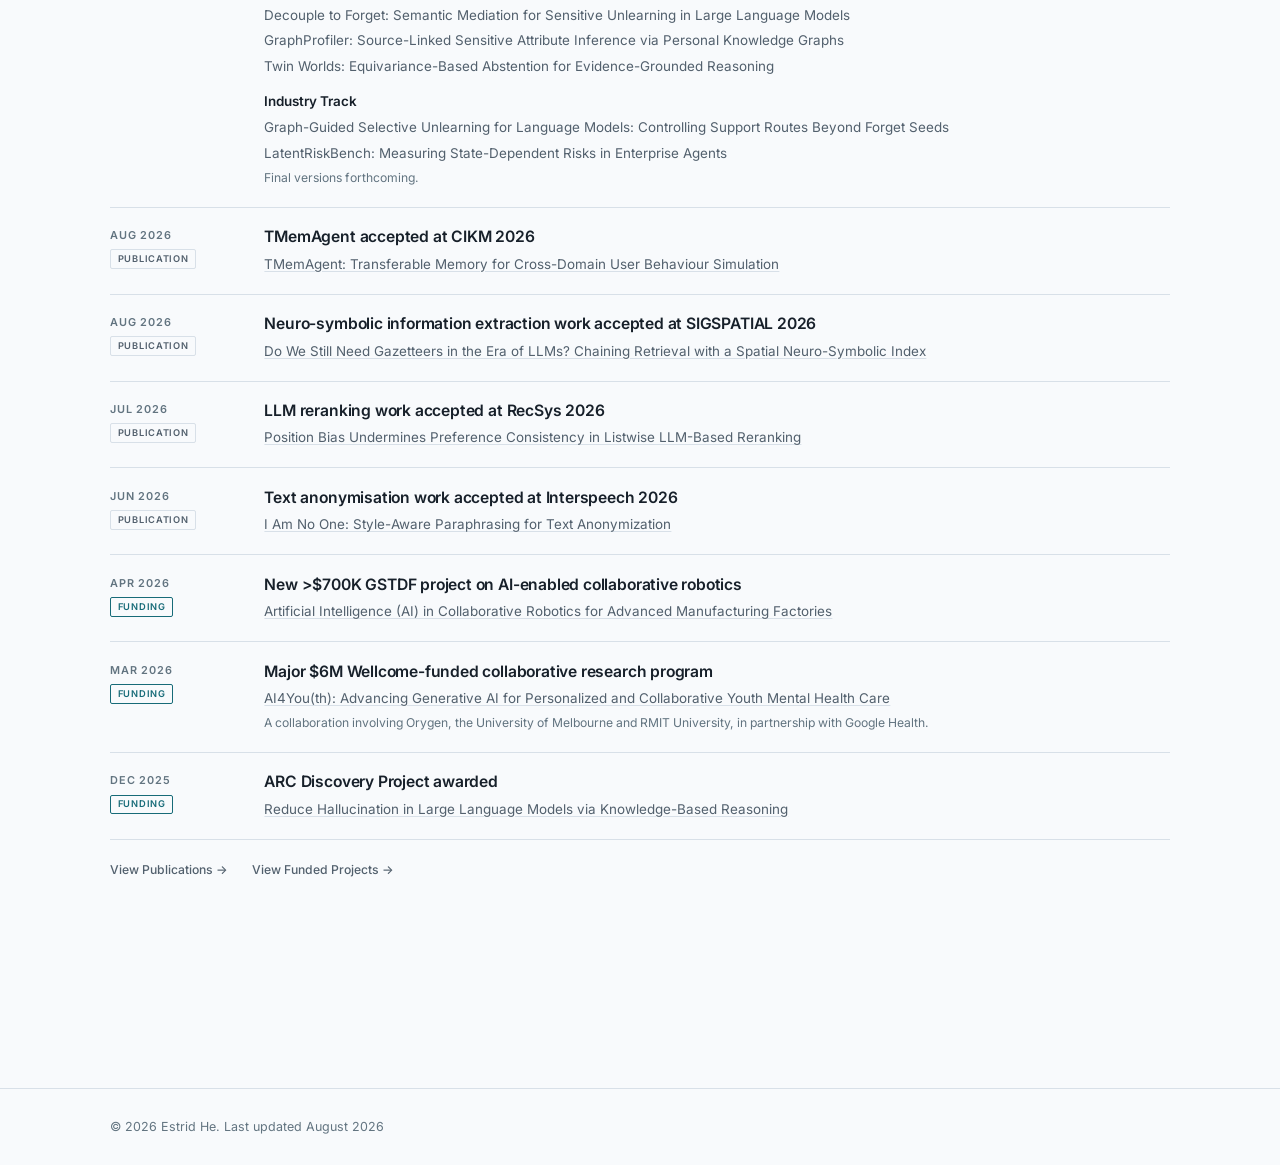
==== commit a46b85dc: "Sep changes" ====
--- a/index.html
+++ b/index.html
@@ -98,6 +98,19 @@
       <div class="news-list">
         <article class="news-item">
           <div class="news-meta">
+            <time datetime="2026-09">Sep 2026</time>
+            <span class="news-category">Publication</span>
+          </div>
+          <div class="news-content">
+            <h3>Two papers accepted at NeurIPS 2026</h3>
+            <p>What Should Remain After Forgetting? Rethinking LLM Unlearning as Predictive Posterior Correction</p>
+            <p>The Commit-Abstain Circuit: Why Language Models Hallucinate Instead of Abstaining</p>
+            <p class="news-supporting">Final versions forthcoming.</p>
+          </div>
+        </article>
+
+        <article class="news-item">
+          <div class="news-meta">
             <time datetime="2026-08">Aug 2026</time>
             <span class="news-category">Publication</span>
           </div>
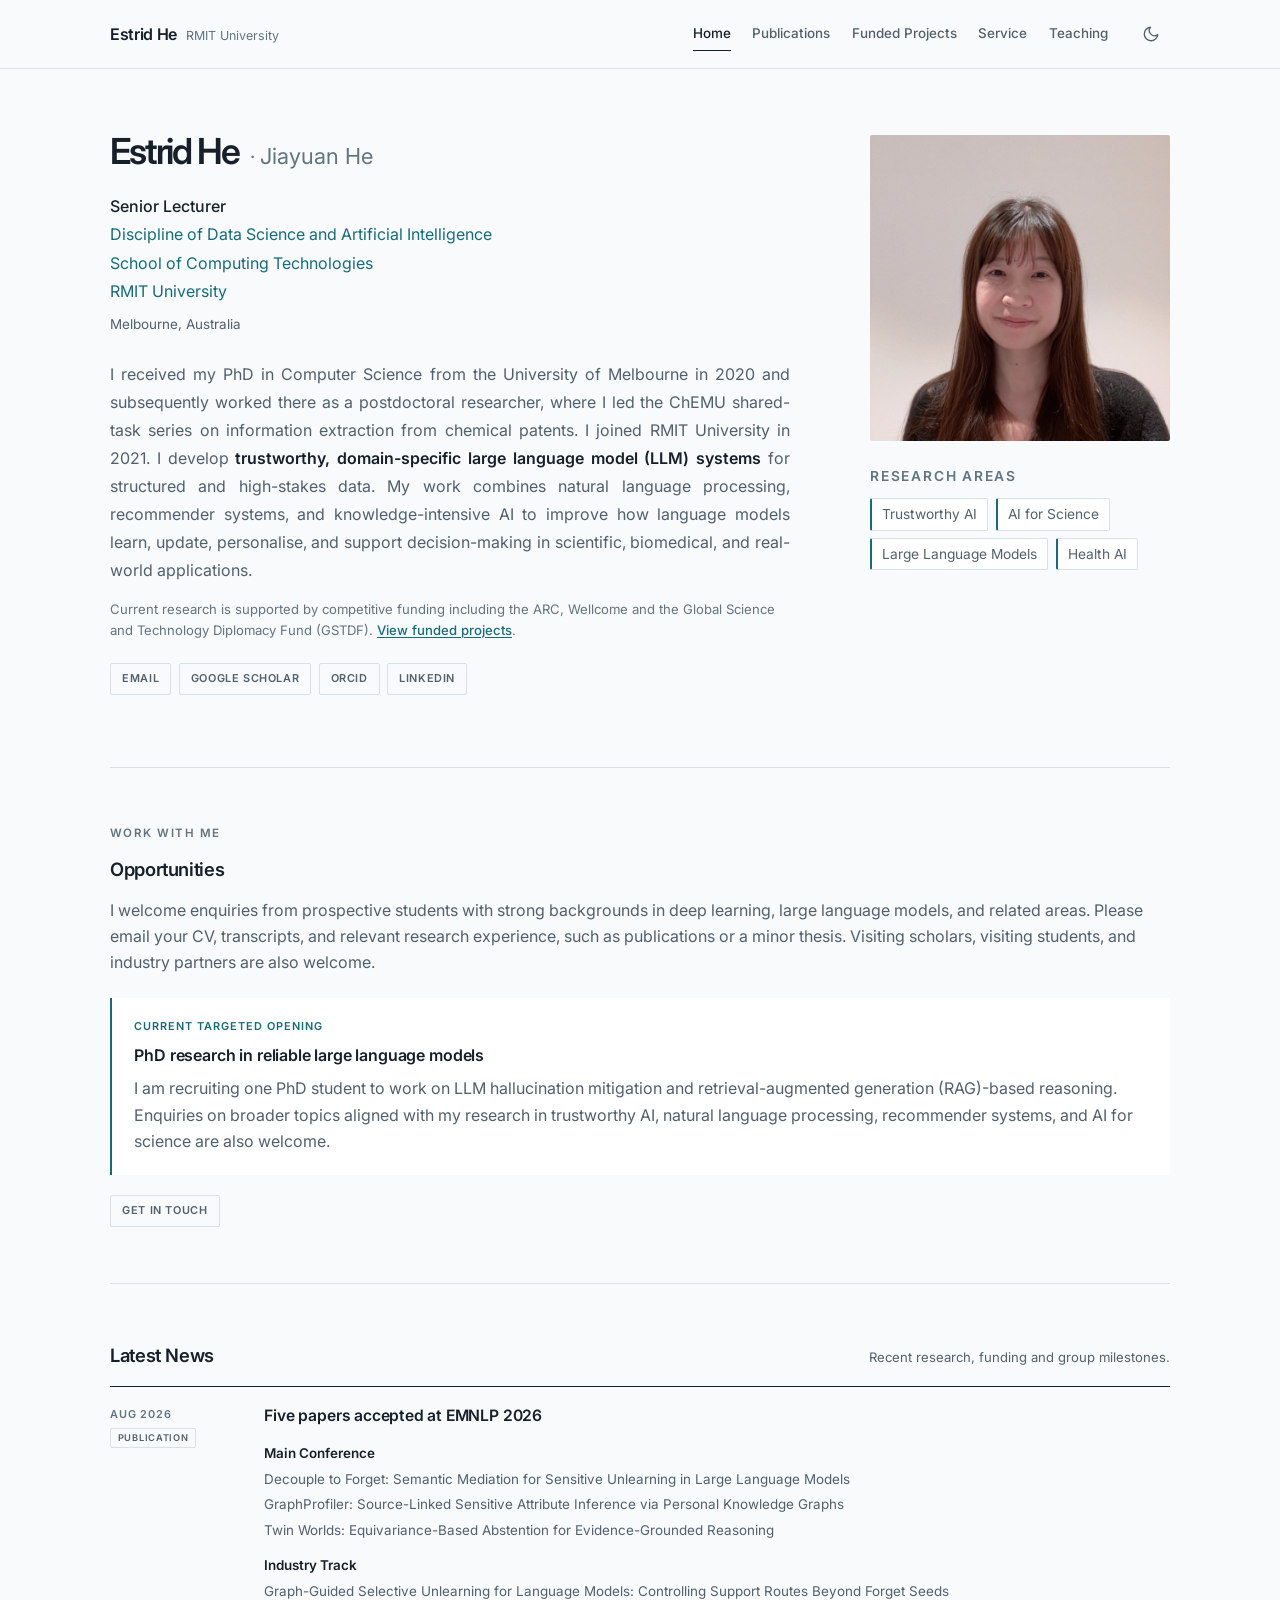
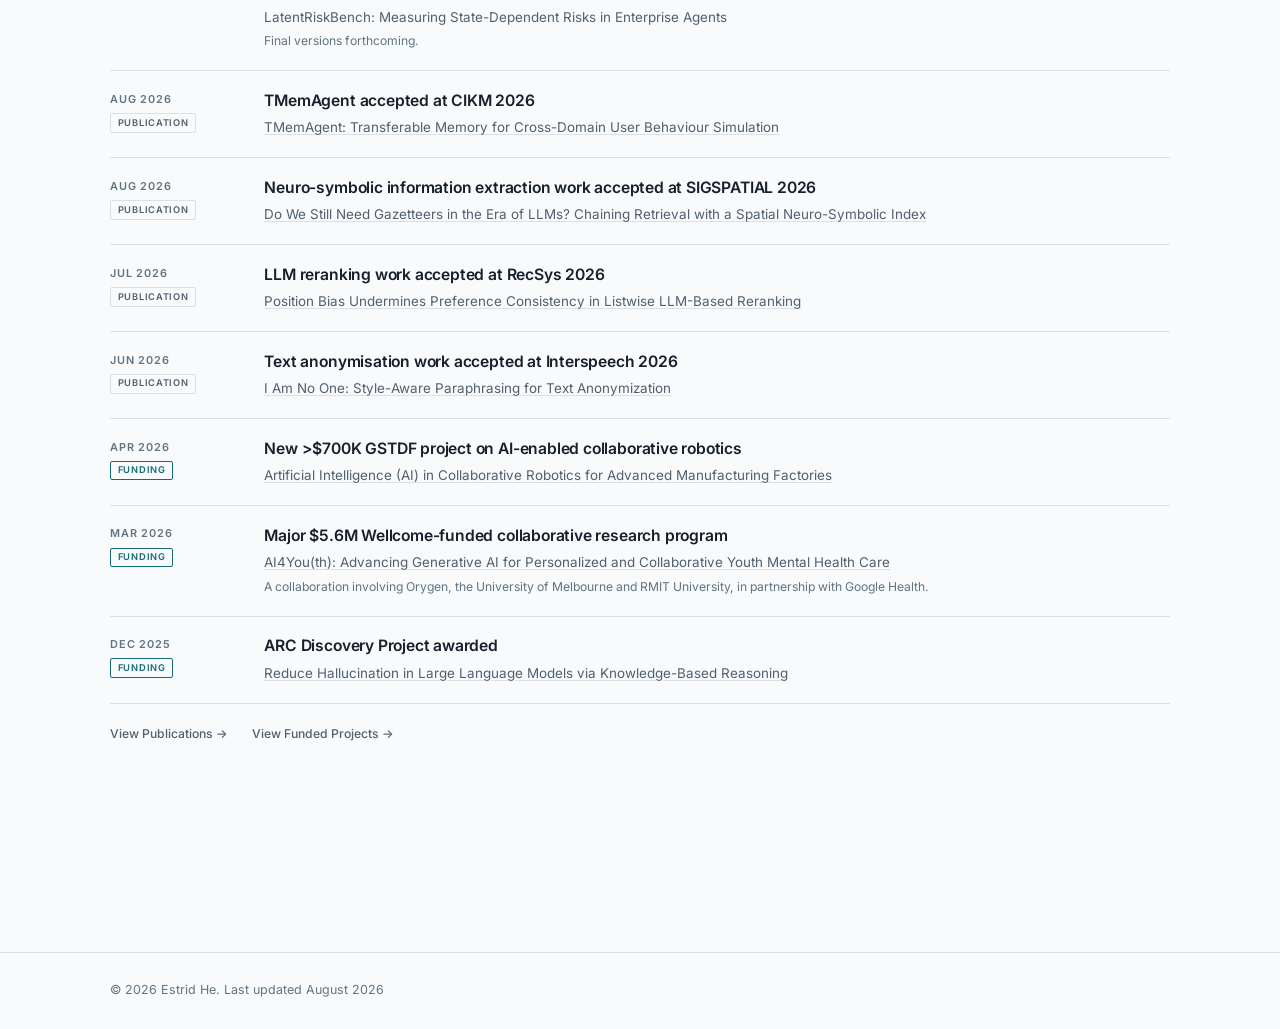
==== commit cac71534: "minor change in home page" ====
--- a/index.html
+++ b/index.html
@@ -98,19 +98,6 @@
       <div class="news-list">
         <article class="news-item">
           <div class="news-meta">
-            <time datetime="2026-09">Sep 2026</time>
-            <span class="news-category">Publication</span>
-          </div>
-          <div class="news-content">
-            <h3>Two papers accepted at NeurIPS 2026</h3>
-            <p>What Should Remain After Forgetting? Rethinking LLM Unlearning as Predictive Posterior Correction</p>
-            <p>The Commit-Abstain Circuit: Why Language Models Hallucinate Instead of Abstaining</p>
-            <p class="news-supporting">Final versions forthcoming.</p>
-          </div>
-        </article>
-
-        <article class="news-item">
-          <div class="news-meta">
             <time datetime="2026-08">Aug 2026</time>
             <span class="news-category">Publication</span>
           </div>
@@ -188,7 +175,7 @@
             <span class="news-category">Funding</span>
           </div>
           <div class="news-content">
-            <h3>Major $6M Wellcome-funded collaborative research program</h3>
+            <h3>Major $5.6M Wellcome-funded collaborative research program</h3>
             <p><a href="projects.html#ai4youth">AI4You(th): Advancing Generative AI for Personalized and Collaborative Youth Mental Health Care</a></p>
             <p class="news-supporting">A collaboration involving Orygen, the University of Melbourne and RMIT University, in partnership with Google Health.</p>
           </div>
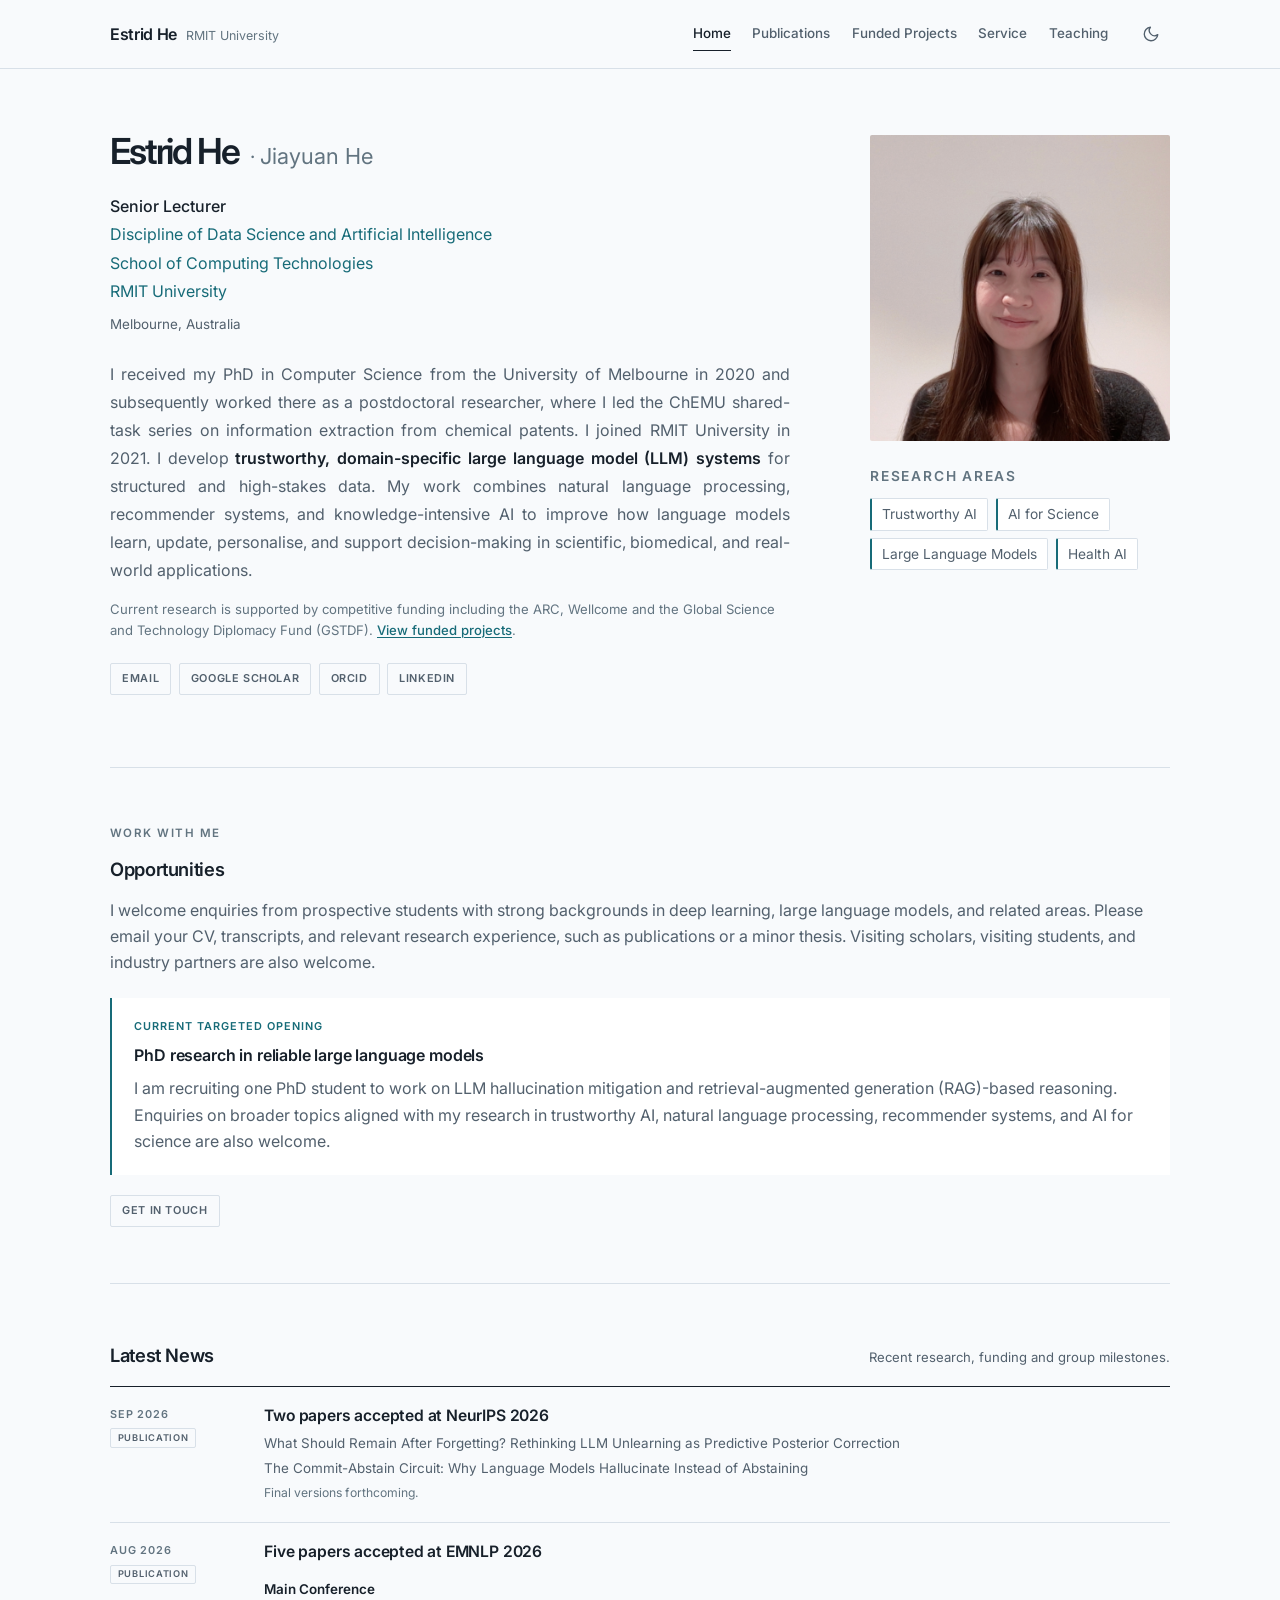
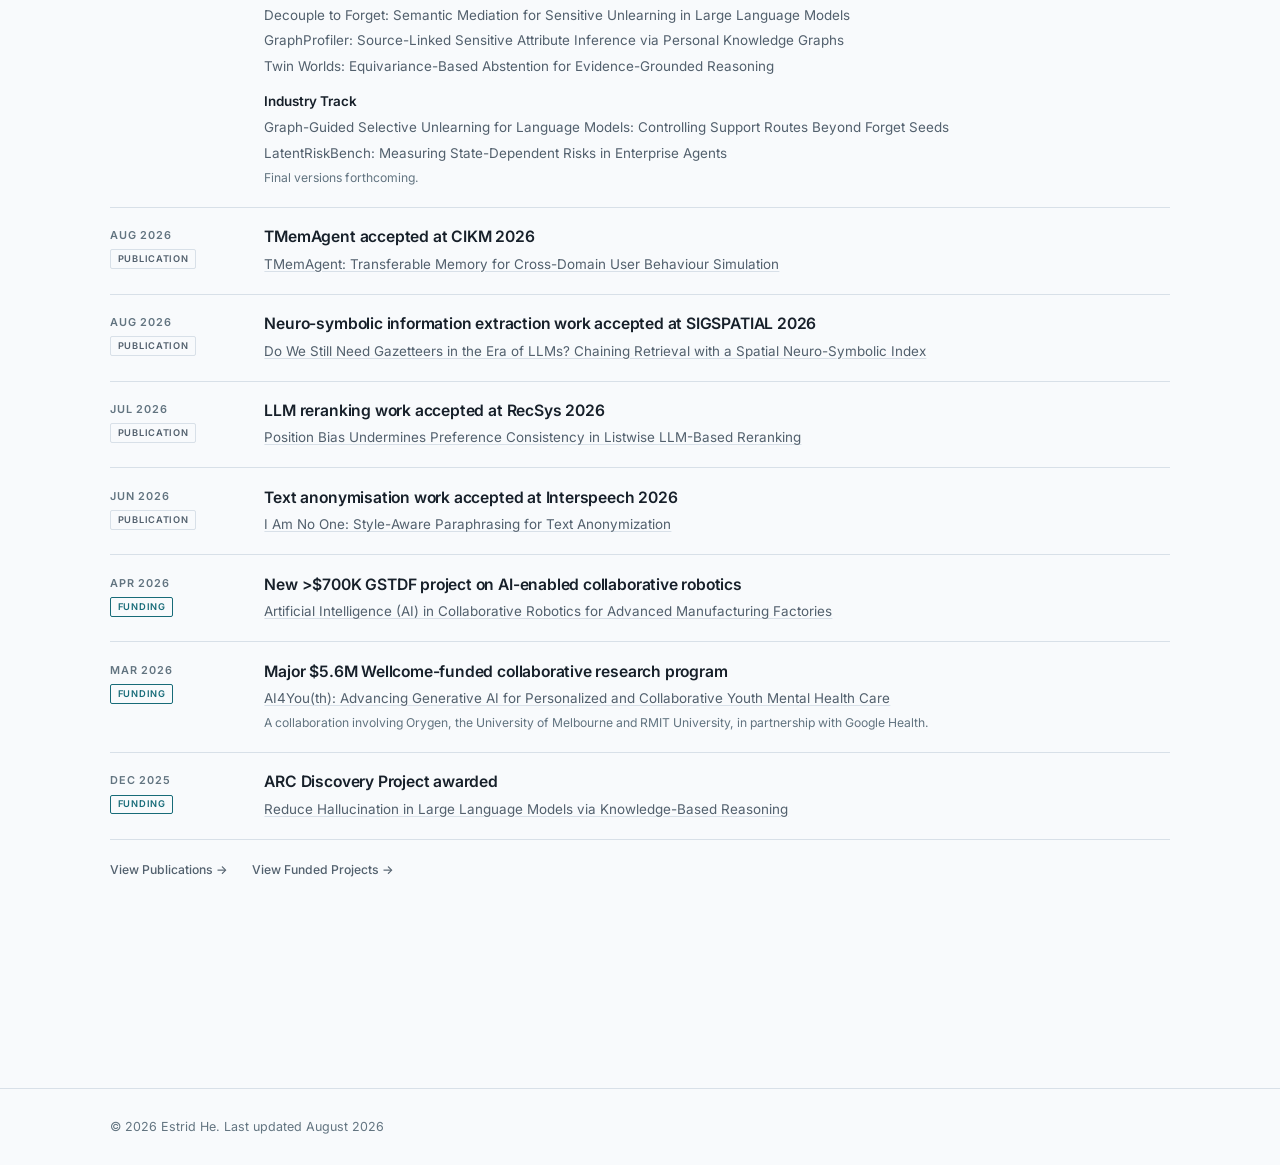
==== commit d7d84554: "Add NeurIPS papers to latest news" ====
--- a/index.html
+++ b/index.html
@@ -98,6 +98,19 @@
       <div class="news-list">
         <article class="news-item">
           <div class="news-meta">
+            <time datetime="2026-09">Sep 2026</time>
+            <span class="news-category">Publication</span>
+          </div>
+          <div class="news-content">
+            <h3>Two papers accepted at NeurIPS 2026</h3>
+            <p>What Should Remain After Forgetting? Rethinking LLM Unlearning as Predictive Posterior Correction</p>
+            <p>The Commit-Abstain Circuit: Why Language Models Hallucinate Instead of Abstaining</p>
+            <p class="news-supporting">Final versions forthcoming.</p>
+          </div>
+        </article>
+
+        <article class="news-item">
+          <div class="news-meta">
             <time datetime="2026-08">Aug 2026</time>
             <span class="news-category">Publication</span>
           </div>
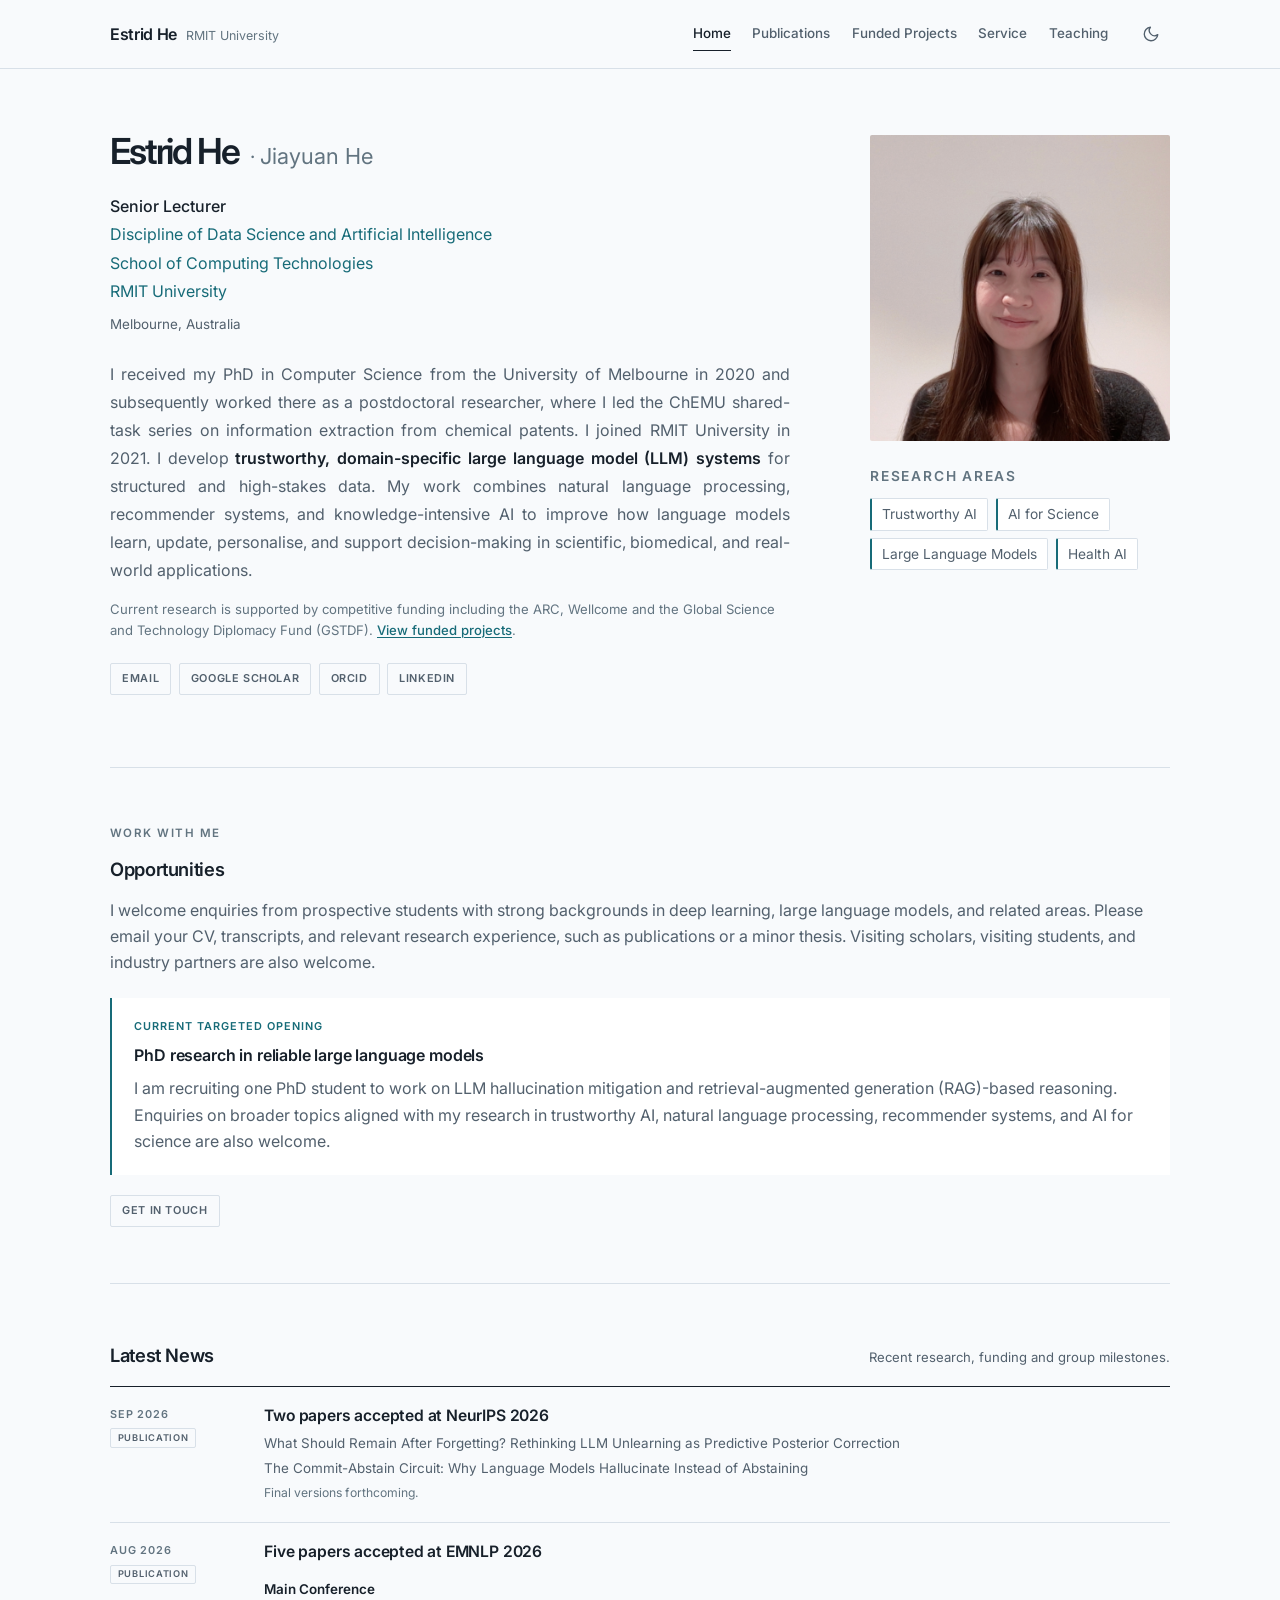
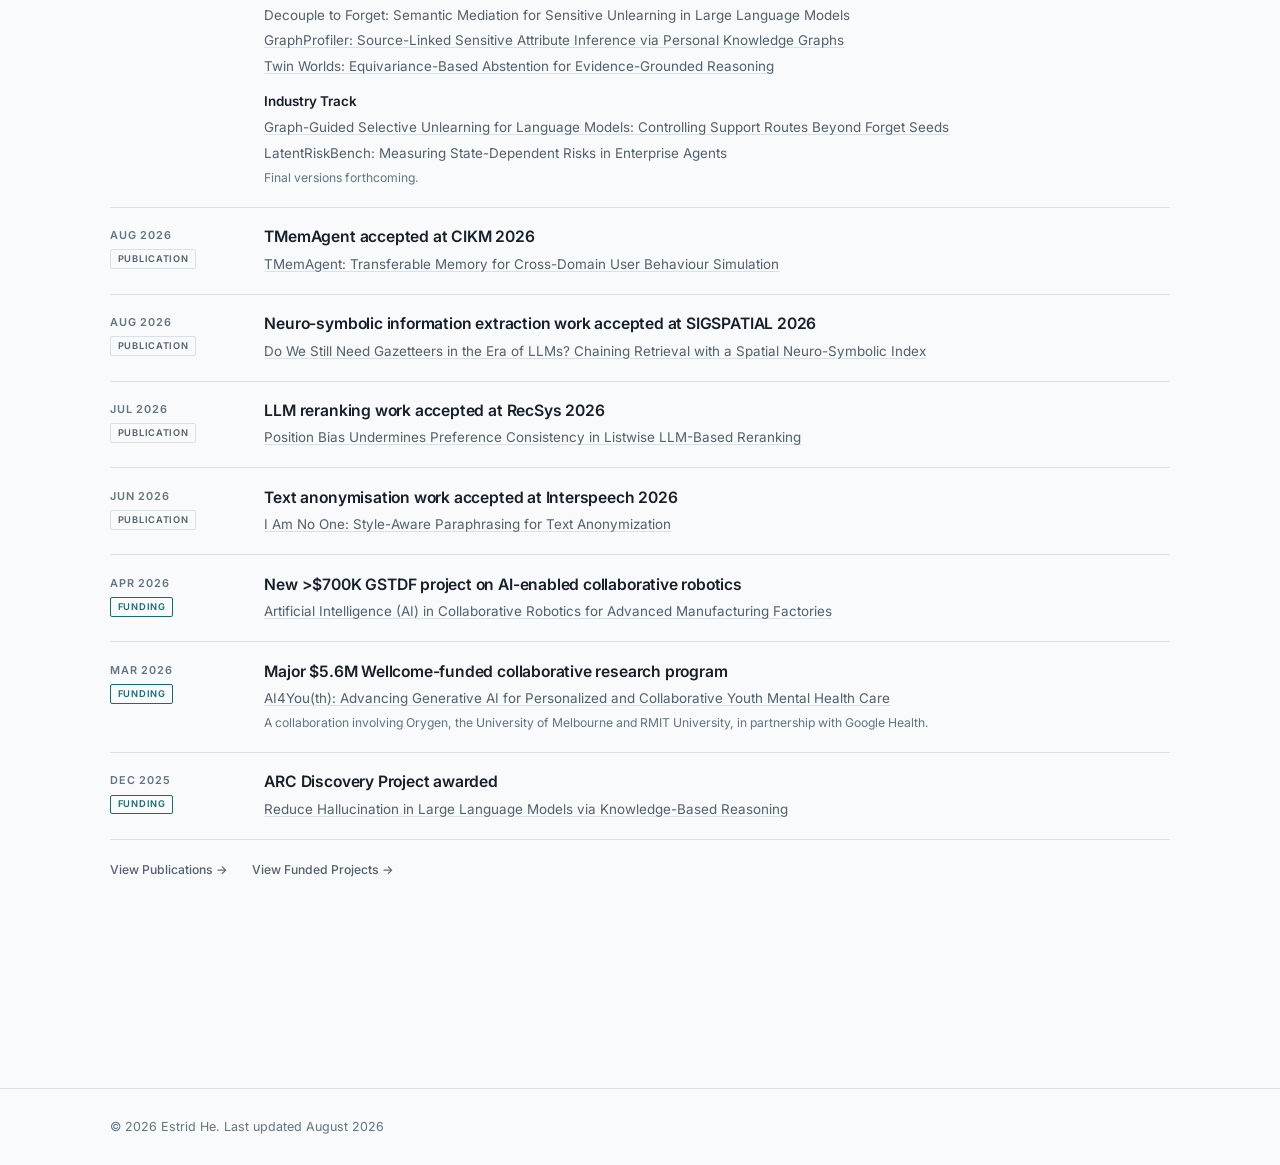
==== commit 8440591b: "Update Graph-Guided paper resources and links" ====
--- a/index.html
+++ b/index.html
@@ -118,10 +118,10 @@
             <h3>Five papers accepted at EMNLP 2026</h3>
             <h4 class="news-track">Main Conference</h4>
             <p>Decouple to Forget: Semantic Mediation for Sensitive Unlearning in Large Language Models</p>
-            <p>GraphProfiler: Source-Linked Sensitive Attribute Inference via Personal Knowledge Graphs</p>
-            <p>Twin Worlds: Equivariance-Based Abstention for Evidence-Grounded Reasoning</p>
+            <p><a href="publications.html#graphprofiler">GraphProfiler: Source-Linked Sensitive Attribute Inference via Personal Knowledge Graphs</a></p>
+            <p><a href="publications.html#twin-worlds">Twin Worlds: Equivariance-Based Abstention for Evidence-Grounded Reasoning</a></p>
             <h4 class="news-track">Industry Track</h4>
-            <p>Graph-Guided Selective Unlearning for Language Models: Controlling Support Routes Beyond Forget Seeds</p>
+            <p><a href="publications.html#graph-guided-selective-unlearning">Graph-Guided Selective Unlearning for Language Models: Controlling Support Routes Beyond Forget Seeds</a></p>
             <p>LatentRiskBench: Measuring State-Dependent Risks in Enterprise Agents</p>
             <p class="news-supporting">Final versions forthcoming.</p>
           </div>
--- a/styles.css
+++ b/styles.css
@@ -571,7 +571,8 @@
 
 .news-actions a:hover { color: var(--accent); }
 
-.project-item[id] { scroll-margin-top: 6rem; }
+.project-item[id],
+.pub-item[id] { scroll-margin-top: 6rem; }
 
 /* Publications */
 .publications-header .page-title { max-width: 730px; }
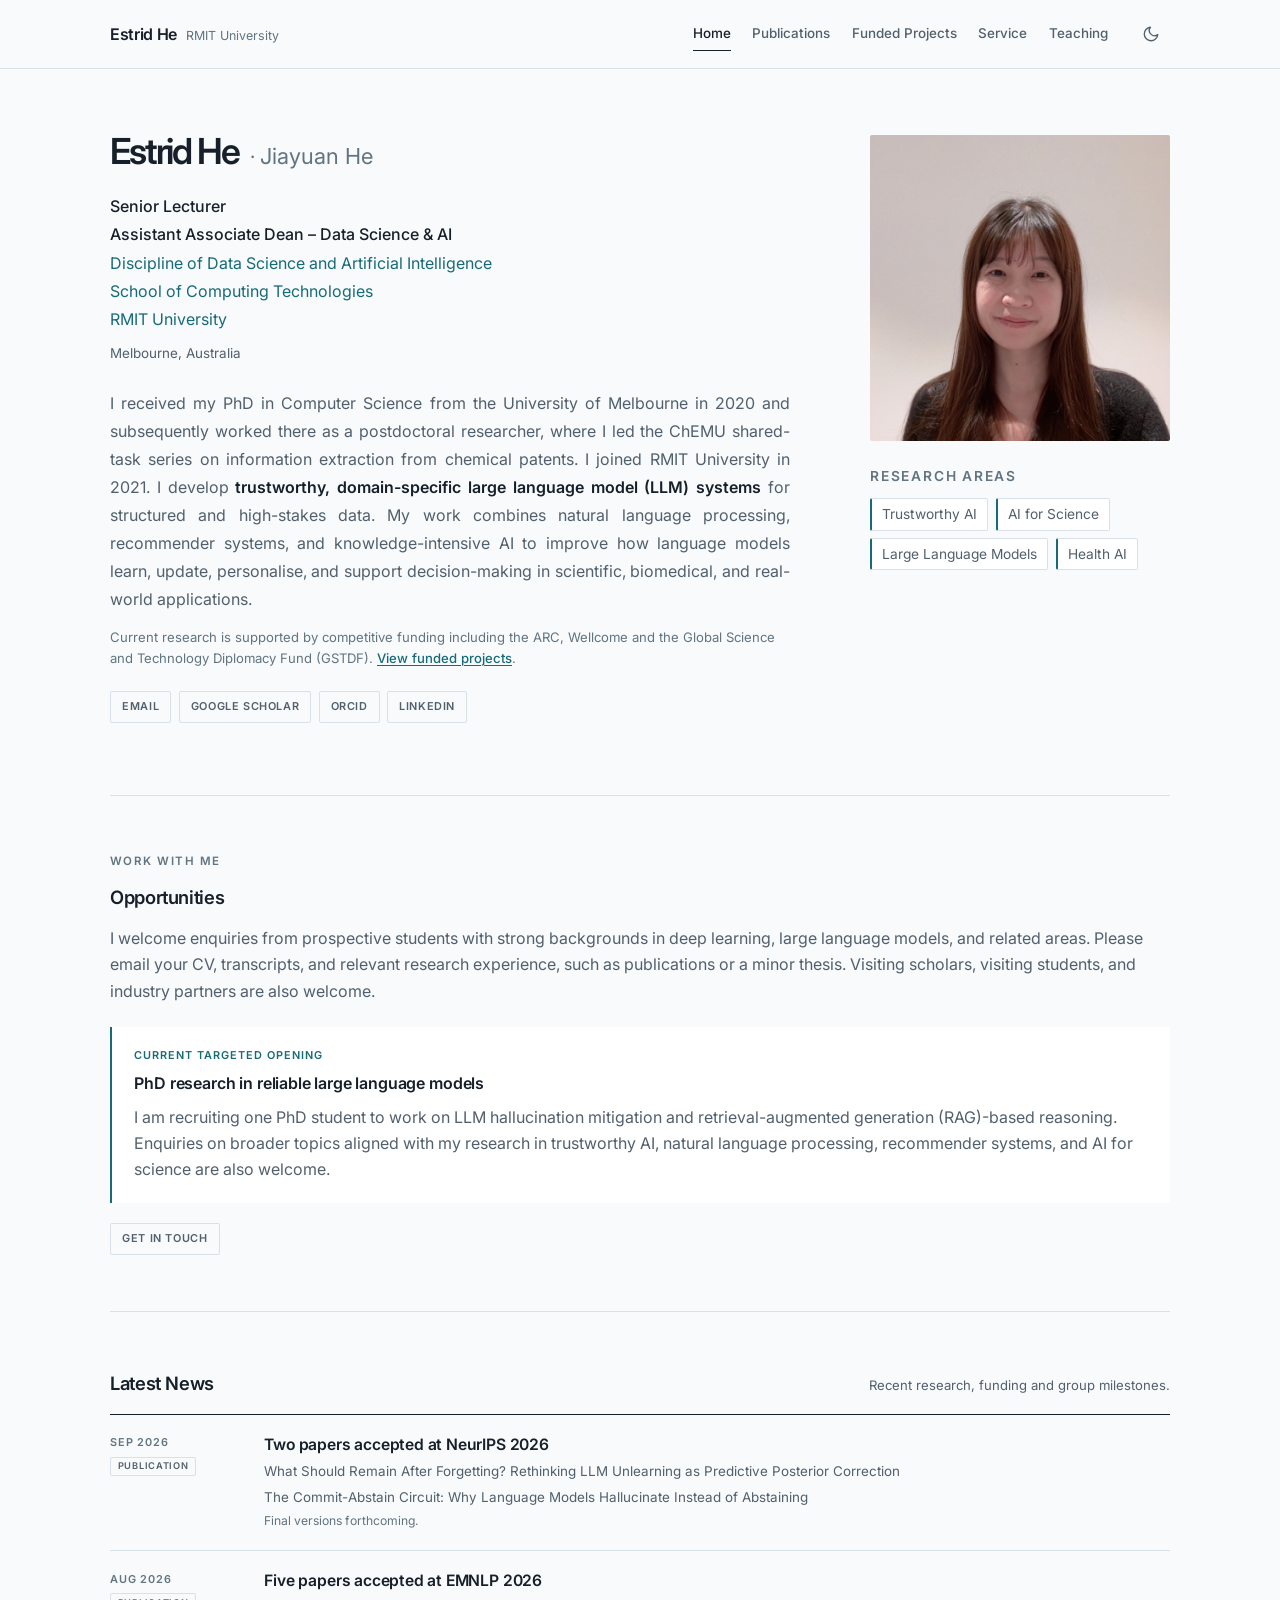
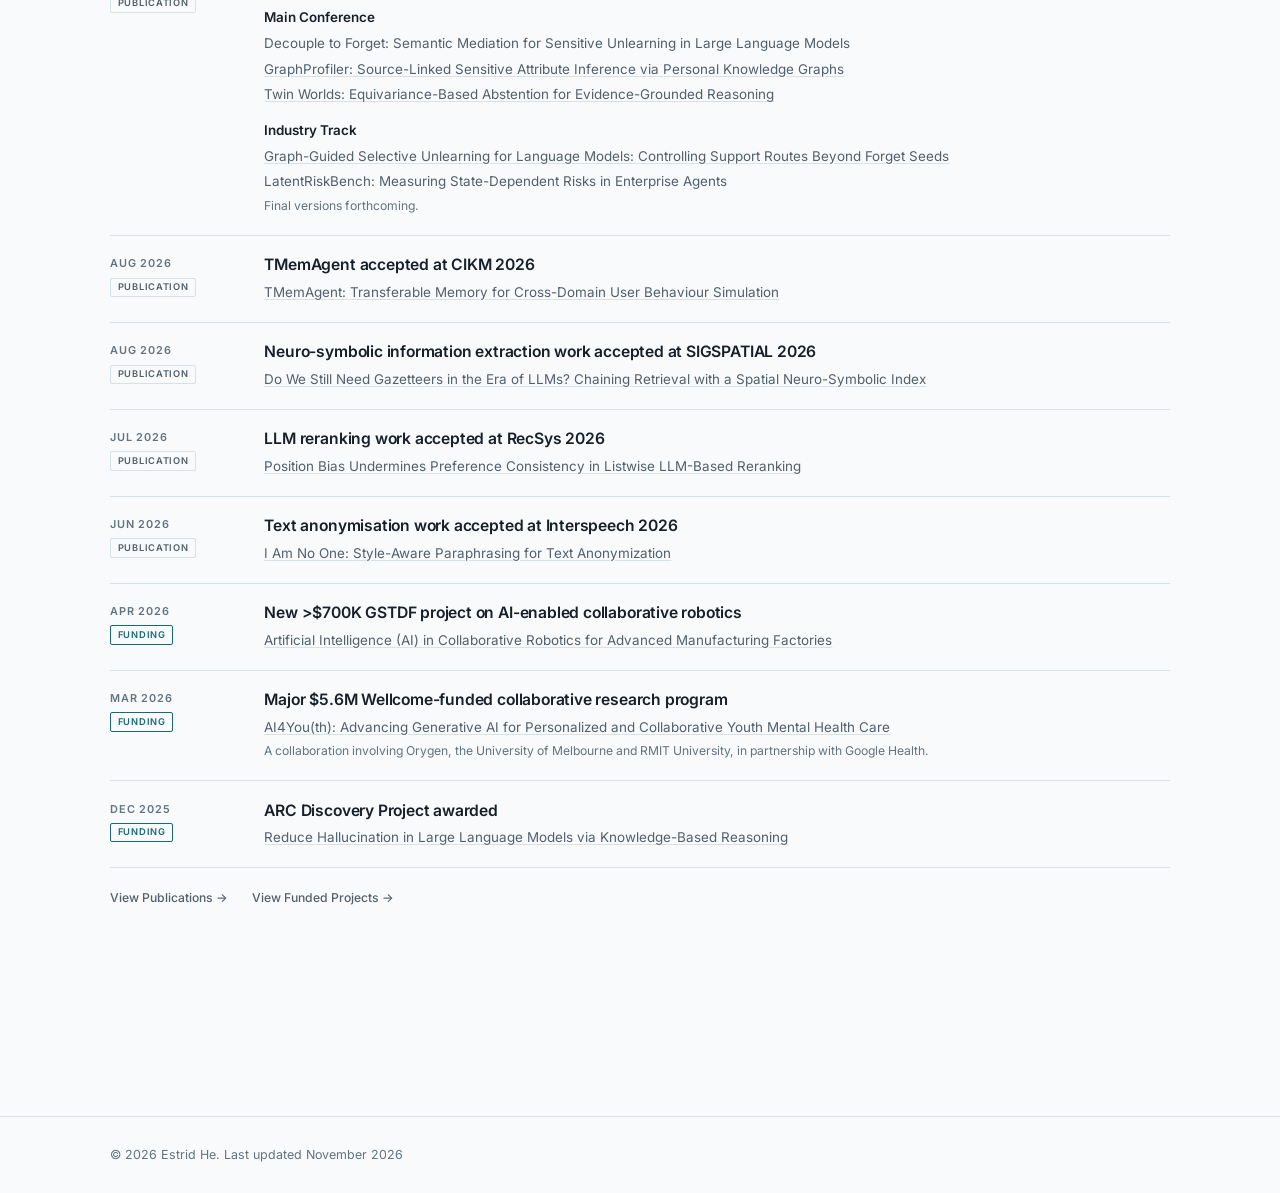
==== commit 21800d65: "Update academic role, service appointments and footer date" ====
--- a/index.html
+++ b/index.html
@@ -44,6 +44,7 @@
 
         <div class="home-position">
           <p class="home-role">Senior Lecturer</p>
+          <p class="home-role">Assistant Associate Dean – Data Science &amp; AI</p>
           <a href="https://www.rmit.edu.au/about/schools-colleges/computing-technologies/research/data-science-artificial-intelligence">Discipline of Data Science and Artificial Intelligence</a>
           <a href="https://www.rmit.edu.au/about/schools-colleges/computing-technologies">School of Computing Technologies</a>
           <a href="https://www.rmit.edu.au/">RMIT University</a>
